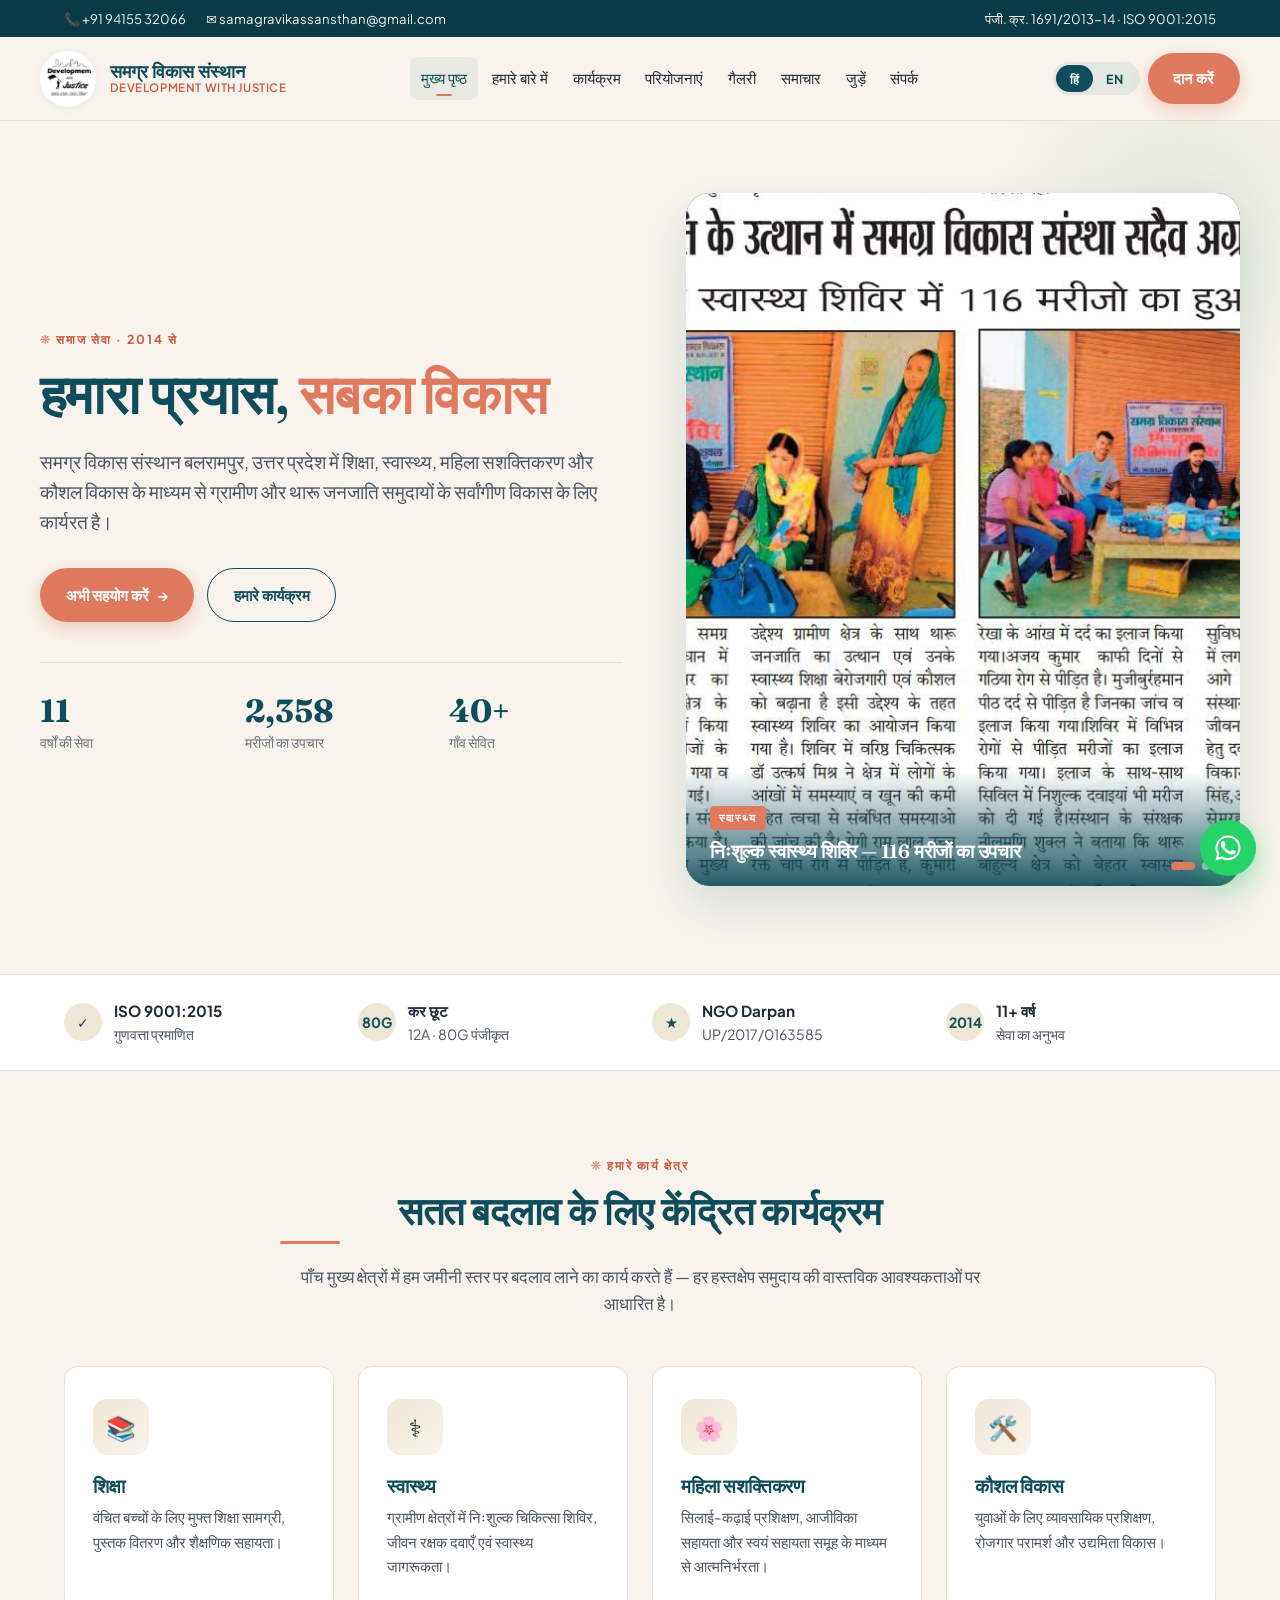
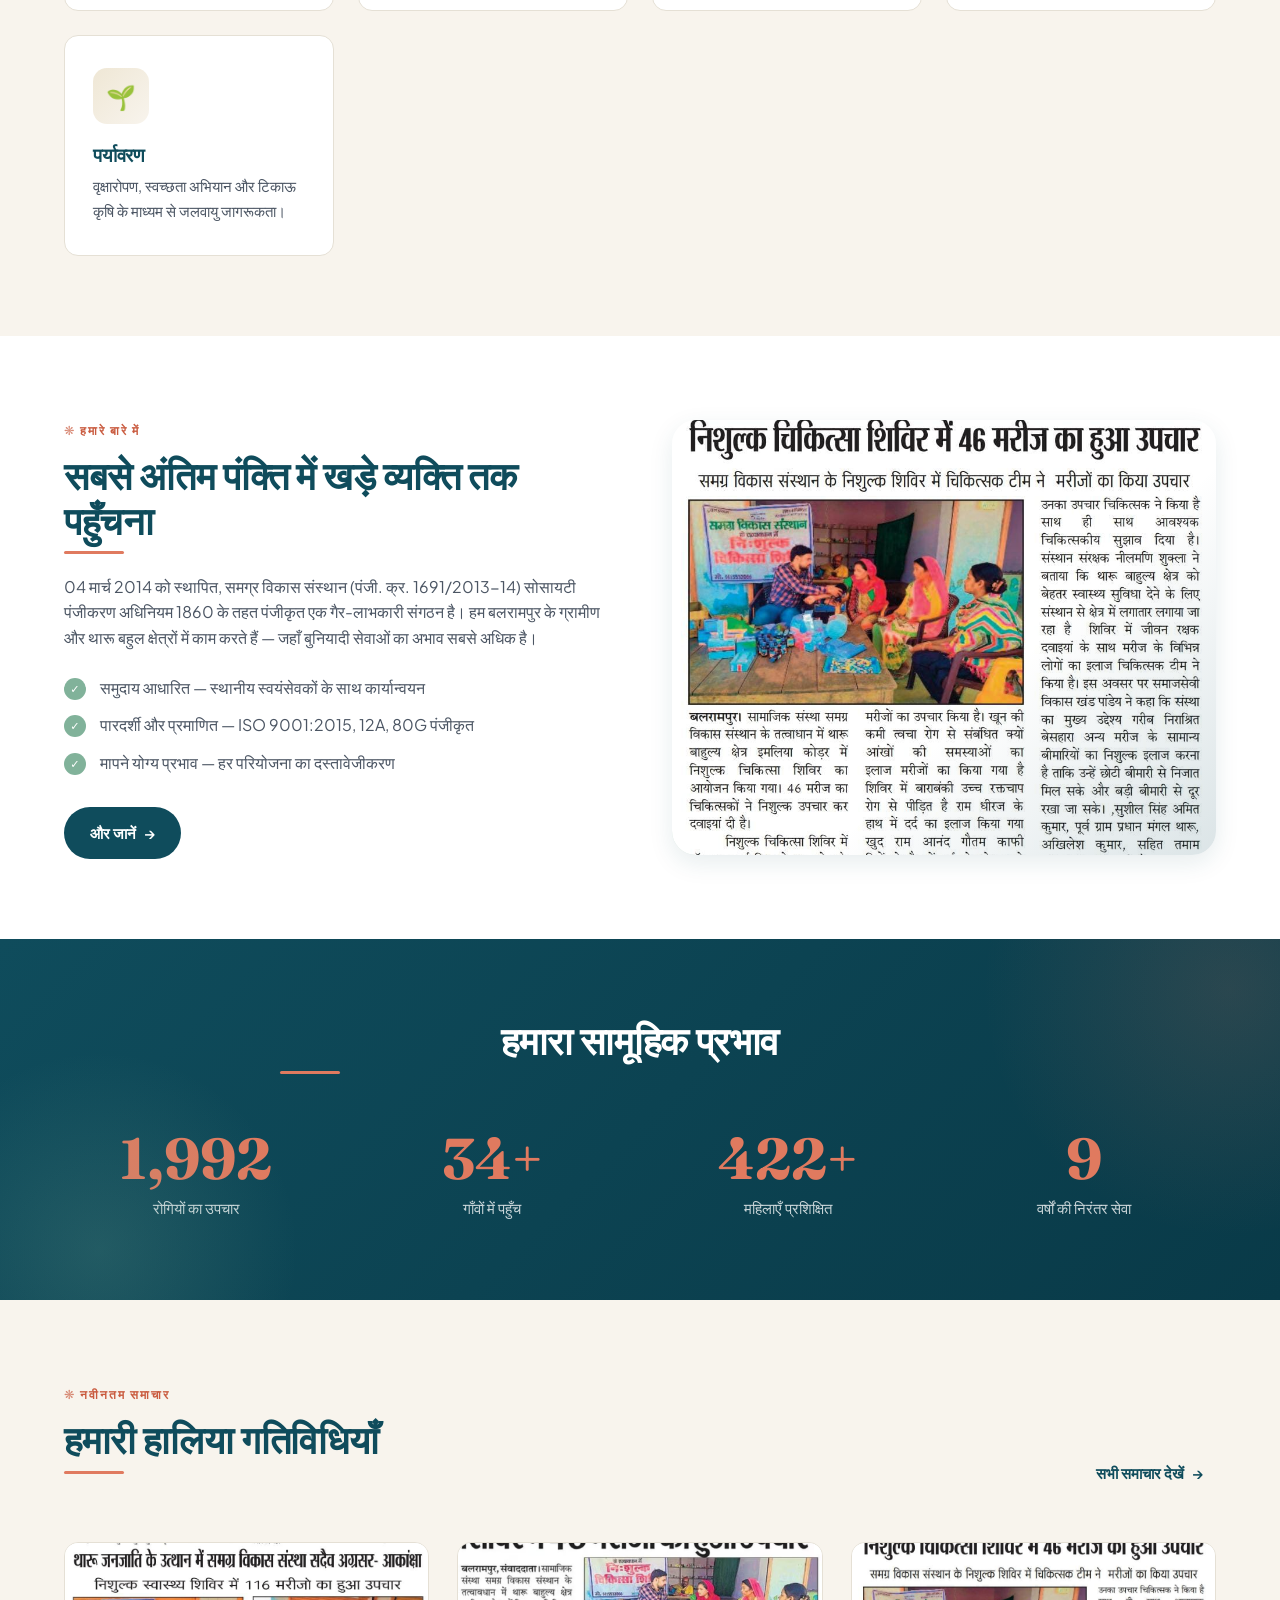
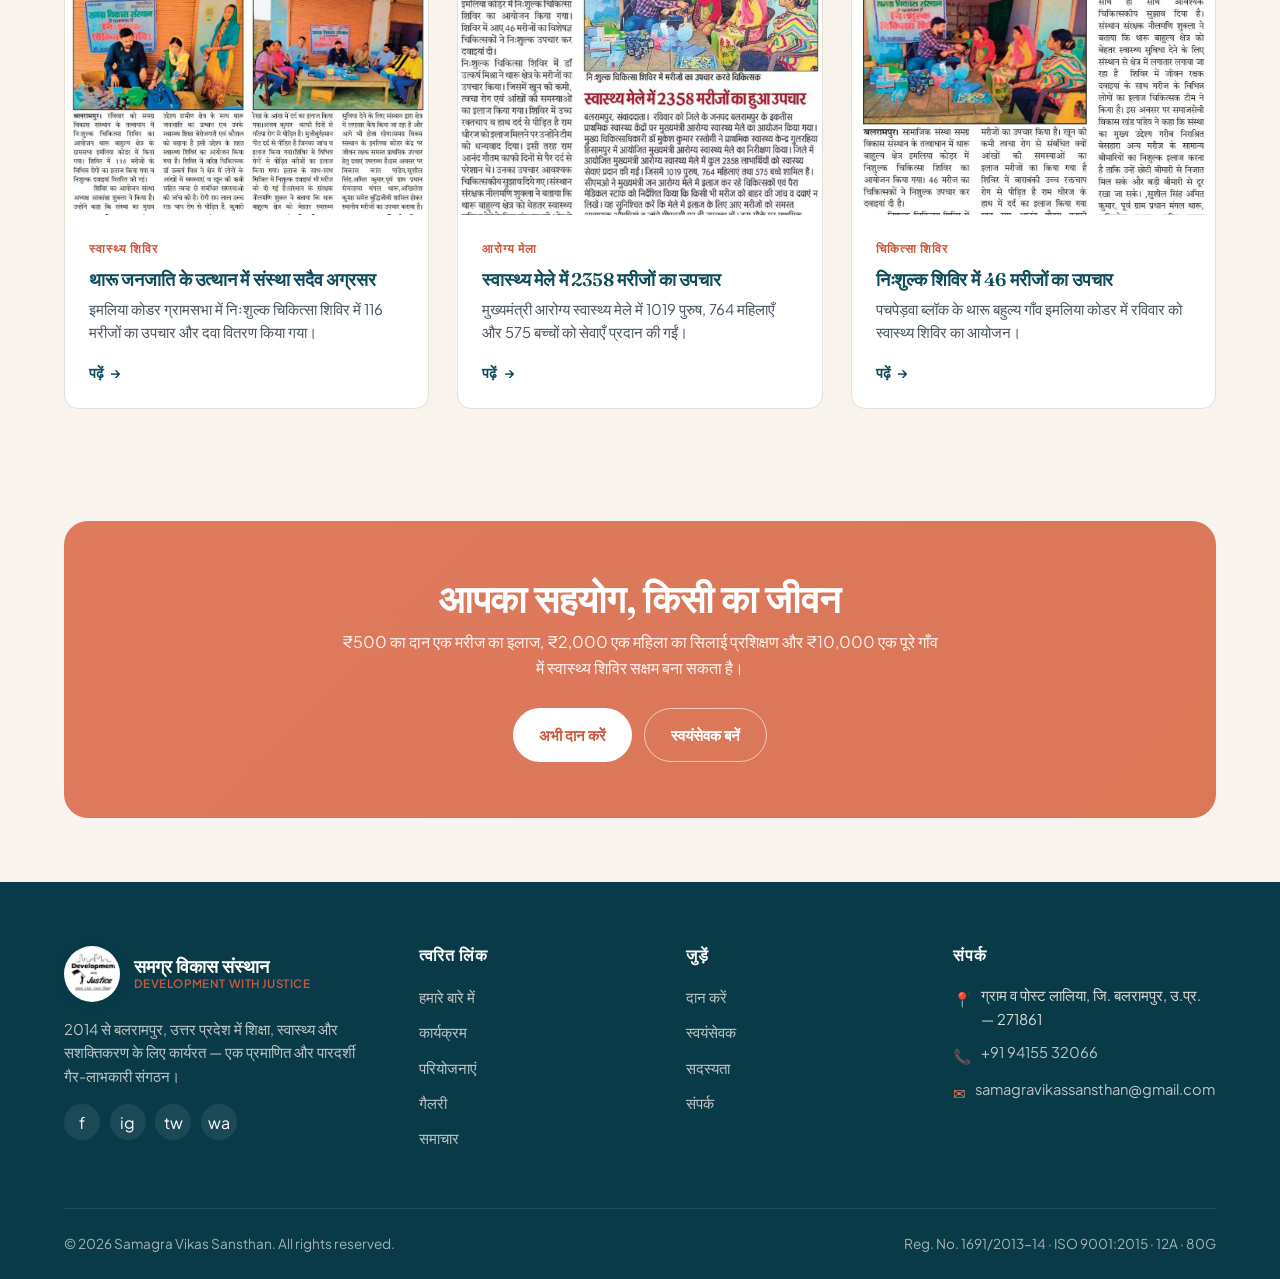
==== index.html @ 48536649 "Initial commit: Samagra Vikas Sansthan static site" ====
<!DOCTYPE html>
<html lang="hi">
<head>
  <meta charset="UTF-8" />
  <meta name="viewport" content="width=device-width, initial-scale=1.0" />
  <title>Samagra Vikas Sansthan | समग्र विकास संस्थान — हमारा प्रयास, सबका विकास</title>
  <meta name="description" content="Samagra Vikas Sansthan (समग्र विकास संस्थान) — A registered NGO in Balrampur, Uttar Pradesh working on Education, Health, Women Empowerment and Skill Development since 2014." />
  <meta name="keywords" content="Samagra Vikas Sansthan, NGO Balrampur, Tharu tribe, education, women empowerment, skill development, health camp, समग्र विकास संस्थान" />
  <meta name="author" content="Samagra Vikas Sansthan" />
  <script>
    /* No-flicker language init — runs synchronously before body paints. */
    (function(){
      try {
        var l = localStorage.getItem('svs-lang') || 'hi';
        document.documentElement.setAttribute('data-lang', l);
        document.documentElement.lang = l === 'hi' ? 'hi' : 'en';
      } catch(e) {
        document.documentElement.setAttribute('data-lang', 'hi');
      }
    })();
  </script>
  <link rel="icon" type="image/jpeg" href="assets/images/logo.jpg" />
  <link rel="preconnect" href="https://fonts.googleapis.com" />
  <link rel="preconnect" href="https://fonts.gstatic.com" crossorigin />
  <link href="https://fonts.googleapis.com/css2?family=Fraunces:opsz,wght@9..144,400;9..144,500;9..144,600;9..144,700&family=Plus+Jakarta+Sans:wght@400;500;600;700&family=Tiro+Devanagari+Hindi:ital@0;1&display=swap" rel="stylesheet" />
  <link rel="stylesheet" href="assets/css/style.css" />
</head>
<body>

  <!-- Top bar -->
  <div class="topbar">
    <div class="container topbar-inner">
      <div class="topbar-left">
        <a href="tel:+919415532066">📞 +91 94155 32066</a>
        <a href="mailto:samagravikassansthan@gmail.com" class="hide-xs">✉ samagravikassansthan@gmail.com</a>
      </div>
      <div class="topbar-right">
        <span class="lang-hi">पंजी. क्र. 1691/2013-14 · ISO 9001:2015</span>
        <span class="lang-en">Reg. No. 1691/2013-14 · ISO 9001:2015</span>
      </div>
    </div>
  </div>

  <!-- Header -->
  <header class="header">
    <div class="container nav">
      <a href="index.html" class="brand">
        <img src="assets/images/logo.jpg" alt="Samagra Vikas Sansthan logo" class="brand-logo" />
        <div class="brand-text">
          <span class="brand-name lang-hi">समग्र विकास संस्थान</span>
          <span class="brand-name lang-en">Samagra Vikas Sansthan</span>
          <span class="brand-tag">Development with Justice</span>
        </div>
      </a>

      <nav class="nav-links" aria-label="Primary">
        <a href="index.html"><span class="lang-hi">मुख्य पृष्ठ</span><span class="lang-en">Home</span></a>
        <a href="about.html"><span class="lang-hi">हमारे बारे में</span><span class="lang-en">About</span></a>
        <a href="programs.html"><span class="lang-hi">कार्यक्रम</span><span class="lang-en">Programs</span></a>
        <a href="projects.html"><span class="lang-hi">परियोजनाएं</span><span class="lang-en">Projects</span></a>
        <a href="gallery.html"><span class="lang-hi">गैलरी</span><span class="lang-en">Gallery</span></a>
        <a href="news.html"><span class="lang-hi">समाचार</span><span class="lang-en">News</span></a>
        <a href="get-involved.html"><span class="lang-hi">जुड़ें</span><span class="lang-en">Get Involved</span></a>
        <a href="contact.html"><span class="lang-hi">संपर्क</span><span class="lang-en">Contact</span></a>
      </nav>

      <div class="nav-cta">
        <div class="lang-toggle" role="group" aria-label="Language">
          <button data-lang="hi" aria-label="हिंदी">हिं</button>
          <button data-lang="en" aria-label="English">EN</button>
        </div>
        <a href="get-involved.html#donate" class="btn btn-primary">
          <span class="lang-hi">दान करें</span>
          <span class="lang-en">Donate</span>
        </a>
        <button class="menu-toggle" aria-label="Open menu" aria-expanded="false">
          <svg viewBox="0 0 24 24" fill="none" stroke="currentColor" stroke-width="2"><path d="M4 6h16M4 12h16M4 18h16"/></svg>
        </button>
      </div>
    </div>
  </header>

  <!-- Hero -->
  <section class="hero">
    <div class="hero-decor"></div>
    <div class="container hero-grid">
      <div class="hero-content reveal">
        <span class="eyebrow">
          <span class="lang-hi">समाज सेवा · 2014 से</span>
          <span class="lang-en">Serving since 2014</span>
        </span>
        <h1>
          <span class="lang-hi">हमारा प्रयास, <span class="accent">सबका विकास</span></span>
          <span class="lang-en">Our Effort, <span class="accent">Everyone's Growth</span></span>
        </h1>
        <p class="lead">
          <span class="lang-hi">समग्र विकास संस्थान बलरामपुर, उत्तर प्रदेश में शिक्षा, स्वास्थ्य, महिला सशक्तिकरण और कौशल विकास के माध्यम से ग्रामीण और थारू जनजाति समुदायों के सर्वांगीण विकास के लिए कार्यरत है।</span>
          <span class="lang-en">Samagra Vikas Sansthan is a registered non-profit working with rural and Tharu tribal communities in Balrampur, Uttar Pradesh — through education, healthcare, women's empowerment and vocational skills.</span>
        </p>
        <div class="hero-cta">
          <a href="get-involved.html#donate" class="btn btn-primary">
            <span class="lang-hi">अभी सहयोग करें</span>
            <span class="lang-en">Support Our Work</span>
            <span>→</span>
          </a>
          <a href="programs.html" class="btn btn-outline">
            <span class="lang-hi">हमारे कार्यक्रम</span>
            <span class="lang-en">Our Programs</span>
          </a>
        </div>
        <div class="hero-stats">
          <div>
            <div class="stat-num" data-count="11">0</div>
            <div class="stat-label lang-hi">वर्षों की सेवा</div>
            <div class="stat-label lang-en">Years of Service</div>
          </div>
          <div>
            <div class="stat-num" data-count="2358">0</div>
            <div class="stat-label lang-hi">मरीजों का उपचार</div>
            <div class="stat-label lang-en">Patients Treated</div>
          </div>
          <div>
            <div class="stat-num" data-count="40" data-suffix="+">0</div>
            <div class="stat-label lang-hi">गाँव सेवित</div>
            <div class="stat-label lang-en">Villages Served</div>
          </div>
        </div>
      </div>

      <div class="hero-slider reveal" aria-roledescription="carousel">
        <div class="slide active">
          <img src="assets/images/media-1.jpg" alt="Free medical camp" />
          <div class="slide-caption">
            <span class="tag">
              <span class="lang-hi">स्वास्थ्य</span>
              <span class="lang-en">Health</span>
            </span>
            <h3>
              <span class="lang-hi">निःशुल्क स्वास्थ्य शिविर — 116 मरीजों का उपचार</span>
              <span class="lang-en">Free health camp — 116 patients treated</span>
            </h3>
          </div>
        </div>
        <div class="slide">
          <img src="assets/images/media-5.jpg" alt="Tharu community outreach" />
          <div class="slide-caption">
            <span class="tag">
              <span class="lang-hi">समुदाय</span>
              <span class="lang-en">Outreach</span>
            </span>
            <h3>
              <span class="lang-hi">थारू बहुल्य क्षेत्र में चिकित्सा शिविर</span>
              <span class="lang-en">Medical outreach in Tharu villages</span>
            </h3>
          </div>
        </div>
        <div class="slide">
          <img src="assets/images/media-7.jpg" alt="Skill development" />
          <div class="slide-caption">
            <span class="tag">
              <span class="lang-hi">कौशल</span>
              <span class="lang-en">Skill</span>
            </span>
            <h3>
              <span class="lang-hi">महिलाओं के लिए कौशल और सिलाई प्रशिक्षण</span>
              <span class="lang-en">Skill & tailoring training for women</span>
            </h3>
          </div>
        </div>
        <div class="slider-dots" aria-hidden="true"></div>
      </div>
    </div>
  </section>

  <!-- Trust strip -->
  <section class="trust-strip">
    <div class="container trust-grid">
      <div class="trust-item">
        <div class="badge-icon">✓</div>
        <div>
          <strong>ISO 9001:2015</strong>
          <span class="lang-hi">गुणवत्ता प्रमाणित</span>
          <span class="lang-en">Quality Certified</span>
        </div>
      </div>
      <div class="trust-item">
        <div class="badge-icon">80G</div>
        <div>
          <strong>
            <span class="lang-hi">कर छूट</span>
            <span class="lang-en">Tax Exempt</span>
          </strong>
          <span class="lang-hi">12A · 80G पंजीकृत</span>
          <span class="lang-en">12A · 80G registered</span>
        </div>
      </div>
      <div class="trust-item">
        <div class="badge-icon">★</div>
        <div>
          <strong>NGO Darpan</strong>
          <span>UP/2017/0163585</span>
        </div>
      </div>
      <div class="trust-item">
        <div class="badge-icon">2014</div>
        <div>
          <strong>
            <span class="lang-hi">11+ वर्ष</span>
            <span class="lang-en">11+ Years</span>
          </strong>
          <span class="lang-hi">सेवा का अनुभव</span>
          <span class="lang-en">of dedicated service</span>
        </div>
      </div>
    </div>
  </section>

  <!-- Programs preview -->
  <section class="section">
    <div class="container">
      <div class="section-head center reveal">
        <span class="eyebrow">
          <span class="lang-hi">हमारे कार्य क्षेत्र</span>
          <span class="lang-en">What we do</span>
        </span>
        <h2>
          <span class="lang-hi">सतत बदलाव के लिए केंद्रित कार्यक्रम</span>
          <span class="lang-en">Programs that drive lasting change</span>
        </h2>
        <div class="divider"></div>
        <p>
          <span class="lang-hi">पाँच मुख्य क्षेत्रों में हम जमीनी स्तर पर बदलाव लाने का कार्य करते हैं — हर हस्तक्षेप समुदाय की वास्तविक आवश्यकताओं पर आधारित है।</span>
          <span class="lang-en">Five core areas where we work — every intervention shaped by the real needs of the communities we serve.</span>
        </p>
      </div>

      <div class="programs-grid">
        <div class="program-card reveal">
          <div class="program-icon">📚</div>
          <h3>
            <span class="lang-hi">शिक्षा</span>
            <span class="lang-en">Education</span>
          </h3>
          <p>
            <span class="lang-hi">वंचित बच्चों के लिए मुफ्त शिक्षा सामग्री, पुस्तक वितरण और शैक्षणिक सहायता।</span>
            <span class="lang-en">Free learning material, book distribution and educational support for under-served children.</span>
          </p>
        </div>
        <div class="program-card reveal">
          <div class="program-icon">⚕️</div>
          <h3>
            <span class="lang-hi">स्वास्थ्य</span>
            <span class="lang-en">Health</span>
          </h3>
          <p>
            <span class="lang-hi">ग्रामीण क्षेत्रों में निःशुल्क चिकित्सा शिविर, जीवन रक्षक दवाएँ एवं स्वास्थ्य जागरूकता।</span>
            <span class="lang-en">Free medical camps in rural areas, essential medicines and community health awareness.</span>
          </p>
        </div>
        <div class="program-card reveal">
          <div class="program-icon">🌸</div>
          <h3>
            <span class="lang-hi">महिला सशक्तिकरण</span>
            <span class="lang-en">Women Empowerment</span>
          </h3>
          <p>
            <span class="lang-hi">सिलाई-कढ़ाई प्रशिक्षण, आजीविका सहायता और स्वयं सहायता समूह के माध्यम से आत्मनिर्भरता।</span>
            <span class="lang-en">Stitching, tailoring and livelihood training that helps women become self-reliant.</span>
          </p>
        </div>
        <div class="program-card reveal">
          <div class="program-icon">🛠️</div>
          <h3>
            <span class="lang-hi">कौशल विकास</span>
            <span class="lang-en">Skill Development</span>
          </h3>
          <p>
            <span class="lang-hi">युवाओं के लिए व्यावसायिक प्रशिक्षण, रोजगार परामर्श और उद्यमिता विकास।</span>
            <span class="lang-en">Vocational training, job-readiness and entrepreneurship support for rural youth.</span>
          </p>
        </div>
        <div class="program-card reveal">
          <div class="program-icon">🌱</div>
          <h3>
            <span class="lang-hi">पर्यावरण</span>
            <span class="lang-en">Environment</span>
          </h3>
          <p>
            <span class="lang-hi">वृक्षारोपण, स्वच्छता अभियान और टिकाऊ कृषि के माध्यम से जलवायु जागरूकता।</span>
            <span class="lang-en">Tree plantation, sanitation drives and climate awareness through sustainable practices.</span>
          </p>
        </div>
      </div>
    </div>
  </section>

  <!-- About preview -->
  <section class="section about-preview">
    <div class="container about-grid">
      <div class="about-content reveal">
        <span class="eyebrow">
          <span class="lang-hi">हमारे बारे में</span>
          <span class="lang-en">About us</span>
        </span>
        <h2>
          <span class="lang-hi">सबसे अंतिम पंक्ति में खड़े व्यक्ति तक पहुँचना</span>
          <span class="lang-en">Reaching the last person in the line</span>
        </h2>
        <div class="divider"></div>
        <p>
          <span class="lang-hi">04 मार्च 2014 को स्थापित, समग्र विकास संस्थान (पंजी. क्र. 1691/2013-14) सोसायटी पंजीकरण अधिनियम 1860 के तहत पंजीकृत एक गैर-लाभकारी संगठन है। हम बलरामपुर के ग्रामीण और थारू बहुल क्षेत्रों में काम करते हैं — जहाँ बुनियादी सेवाओं का अभाव सबसे अधिक है।</span>
          <span class="lang-en">Founded on 4 March 2014, Samagra Vikas Sansthan (Reg. No. 1691/2013-14) is a non-profit registered under the Societies Registration Act, 1860. We work in the rural and Tharu tribal belts of Balrampur, Uttar Pradesh — where access to basic services is most limited.</span>
        </p>

        <ul class="feature-list">
          <li><span class="check">✓</span>
            <span class="lang-hi">समुदाय आधारित — स्थानीय स्वयंसेवकों के साथ कार्यान्वयन</span>
            <span class="lang-en">Community-led implementation with local volunteers</span>
          </li>
          <li><span class="check">✓</span>
            <span class="lang-hi">पारदर्शी और प्रमाणित — ISO 9001:2015, 12A, 80G पंजीकृत</span>
            <span class="lang-en">Transparent & certified — ISO 9001:2015, 12A, 80G registered</span>
          </li>
          <li><span class="check">✓</span>
            <span class="lang-hi">मापने योग्य प्रभाव — हर परियोजना का दस्तावेजीकरण</span>
            <span class="lang-en">Measurable impact — every project documented and reported</span>
          </li>
        </ul>

        <a href="about.html" class="btn btn-secondary" style="margin-top:2rem;">
          <span class="lang-hi">और जानें</span>
          <span class="lang-en">Learn more</span>
          <span>→</span>
        </a>
      </div>

      <div class="about-img-wrap reveal">
        <img src="assets/images/media-5.jpg" alt="Community health camp in progress" />
        <div class="about-img-decor"></div>
      </div>
    </div>
  </section>

  <!-- Impact band -->
  <section class="section impact">
    <div class="container">
      <div class="section-head center" style="margin-bottom:3.5rem;">
        <h2 style="color:#fff;">
          <span class="lang-hi">हमारा सामूहिक प्रभाव</span>
          <span class="lang-en">Our Collective Impact</span>
        </h2>
        <div class="divider"></div>
      </div>
      <div class="impact-grid">
        <div>
          <span class="impact-num" data-count="2358">0</span>
          <div class="impact-label">
            <span class="lang-hi">रोगियों का उपचार</span>
            <span class="lang-en">Patients treated</span>
          </div>
        </div>
        <div>
          <span class="impact-num" data-count="40" data-suffix="+">0</span>
          <div class="impact-label">
            <span class="lang-hi">गाँवों में पहुँच</span>
            <span class="lang-en">Villages reached</span>
          </div>
        </div>
        <div>
          <span class="impact-num" data-count="500" data-suffix="+">0</span>
          <div class="impact-label">
            <span class="lang-hi">महिलाएँ प्रशिक्षित</span>
            <span class="lang-en">Women trained</span>
          </div>
        </div>
        <div>
          <span class="impact-num" data-count="11">0</span>
          <div class="impact-label">
            <span class="lang-hi">वर्षों की निरंतर सेवा</span>
            <span class="lang-en">Years of service</span>
          </div>
        </div>
      </div>
    </div>
  </section>

  <!-- News preview -->
  <section class="section">
    <div class="container">
      <div class="section-head reveal" style="display:flex; align-items:flex-end; justify-content:space-between; flex-wrap:wrap; gap:1rem; max-width:100%;">
        <div>
          <span class="eyebrow">
            <span class="lang-hi">नवीनतम समाचार</span>
            <span class="lang-en">Latest News</span>
          </span>
          <h2>
            <span class="lang-hi">हमारी हालिया गतिविधियाँ</span>
            <span class="lang-en">From the ground</span>
          </h2>
          <div class="divider"></div>
        </div>
        <a href="news.html" class="btn btn-ghost">
          <span class="lang-hi">सभी समाचार देखें</span>
          <span class="lang-en">View all news</span>
          <span>→</span>
        </a>
      </div>

      <div class="news-grid">
        <article class="news-card reveal">
          <div class="news-img"><img src="assets/images/media-1.jpg" alt="Health camp" /></div>
          <div class="news-body">
            <div class="news-meta">
              <span class="lang-hi">स्वास्थ्य शिविर</span>
              <span class="lang-en">Health Camp</span>
            </div>
            <h3>
              <span class="lang-hi">थारू जनजाति के उत्थान में संस्था सदैव अग्रसर</span>
              <span class="lang-en">Working tirelessly for Tharu tribal welfare</span>
            </h3>
            <p>
              <span class="lang-hi">इमलिया कोडर ग्रामसभा में निःशुल्क चिकित्सा शिविर में 116 मरीजों का उपचार और दवा वितरण किया गया।</span>
              <span class="lang-en">A free medical camp in Imliya-Koder village treated 116 patients with free medicines distributed.</span>
            </p>
            <a href="news.html" class="news-link">
              <span class="lang-hi">पढ़ें</span>
              <span class="lang-en">Read more</span>
              <span>→</span>
            </a>
          </div>
        </article>

        <article class="news-card reveal">
          <div class="news-img"><img src="assets/images/media-7.jpg" alt="Arogya Mela" /></div>
          <div class="news-body">
            <div class="news-meta">
              <span class="lang-hi">आरोग्य मेला</span>
              <span class="lang-en">Health Mela</span>
            </div>
            <h3>
              <span class="lang-hi">स्वास्थ्य मेले में 2358 मरीजों का उपचार</span>
              <span class="lang-en">2,358 patients treated at health mela</span>
            </h3>
            <p>
              <span class="lang-hi">मुख्यमंत्री आरोग्य स्वास्थ्य मेले में 1019 पुरुष, 764 महिलाएँ और 575 बच्चों को सेवाएँ प्रदान की गईं।</span>
              <span class="lang-en">At the Mukhyamantri Arogya Mela, services were delivered to 1,019 men, 764 women, and 575 children.</span>
            </p>
            <a href="news.html" class="news-link">
              <span class="lang-hi">पढ़ें</span>
              <span class="lang-en">Read more</span>
              <span>→</span>
            </a>
          </div>
        </article>

        <article class="news-card reveal">
          <div class="news-img"><img src="assets/images/media-5.jpg" alt="46 patients treated" /></div>
          <div class="news-body">
            <div class="news-meta">
              <span class="lang-hi">चिकित्सा शिविर</span>
              <span class="lang-en">Medical Camp</span>
            </div>
            <h3>
              <span class="lang-hi">निःशुल्क शिविर में 46 मरीजों का उपचार</span>
              <span class="lang-en">46 patients treated at free camp</span>
            </h3>
            <p>
              <span class="lang-hi">पचपेड़वा ब्लॉक के थारू बहुल्य गाँव इमलिया कोडर में रविवार को स्वास्थ्य शिविर का आयोजन।</span>
              <span class="lang-en">A health camp was held on Sunday at Imliya-Koder village in the Tharu-majority Pachperwa block.</span>
            </p>
            <a href="news.html" class="news-link">
              <span class="lang-hi">पढ़ें</span>
              <span class="lang-en">Read more</span>
              <span>→</span>
            </a>
          </div>
        </article>
      </div>
    </div>
  </section>

  <!-- CTA band -->
  <section class="container">
    <div class="cta-band reveal">
      <h2>
        <span class="lang-hi">आपका सहयोग, किसी का जीवन</span>
        <span class="lang-en">Your support, someone's life</span>
      </h2>
      <p>
        <span class="lang-hi">₹500 का दान एक मरीज का इलाज, ₹2,000 एक महिला का सिलाई प्रशिक्षण और ₹10,000 एक पूरे गाँव में स्वास्थ्य शिविर सक्षम बना सकता है।</span>
        <span class="lang-en">₹500 funds one patient's treatment, ₹2,000 sponsors a woman's tailoring training, ₹10,000 enables a full village health camp.</span>
      </p>
      <div class="hero-cta" style="justify-content:center;">
        <a href="get-involved.html#donate" class="btn btn-primary">
          <span class="lang-hi">अभी दान करें</span>
          <span class="lang-en">Donate Now</span>
        </a>
        <a href="get-involved.html#volunteer" class="btn btn-outline">
          <span class="lang-hi">स्वयंसेवक बनें</span>
          <span class="lang-en">Volunteer</span>
        </a>
      </div>
    </div>
  </section>

  <!-- Footer -->
  <footer class="footer">
    <div class="container">
      <div class="footer-grid">
        <div class="footer-brand">
          <div class="brand">
            <img src="assets/images/logo.jpg" alt="" class="brand-logo" />
            <div class="brand-text">
              <span class="brand-name lang-hi">समग्र विकास संस्थान</span>
              <span class="brand-name lang-en">Samagra Vikas Sansthan</span>
              <span class="brand-tag">Development with Justice</span>
            </div>
          </div>
          <p>
            <span class="lang-hi">2014 से बलरामपुर, उत्तर प्रदेश में शिक्षा, स्वास्थ्य और सशक्तिकरण के लिए कार्यरत — एक प्रमाणित और पारदर्शी गैर-लाभकारी संगठन।</span>
            <span class="lang-en">A certified and transparent non-profit working in Balrampur, Uttar Pradesh since 2014 — for education, health and empowerment.</span>
          </p>
          <div class="social" aria-label="Social media">
            <a href="#" aria-label="Facebook">f</a>
            <a href="#" aria-label="Instagram">ig</a>
            <a href="#" aria-label="Twitter">tw</a>
            <a href="https://wa.me/919415532066" aria-label="WhatsApp">wa</a>
          </div>
        </div>

        <div>
          <h4 class="lang-hi">त्वरित लिंक</h4>
          <h4 class="lang-en">Quick Links</h4>
          <ul>
            <li><a href="about.html"><span class="lang-hi">हमारे बारे में</span><span class="lang-en">About Us</span></a></li>
            <li><a href="programs.html"><span class="lang-hi">कार्यक्रम</span><span class="lang-en">Programs</span></a></li>
            <li><a href="projects.html"><span class="lang-hi">परियोजनाएं</span><span class="lang-en">Projects</span></a></li>
            <li><a href="gallery.html"><span class="lang-hi">गैलरी</span><span class="lang-en">Gallery</span></a></li>
            <li><a href="news.html"><span class="lang-hi">समाचार</span><span class="lang-en">News</span></a></li>
          </ul>
        </div>

        <div>
          <h4 class="lang-hi">जुड़ें</h4>
          <h4 class="lang-en">Engage</h4>
          <ul>
            <li><a href="get-involved.html#donate"><span class="lang-hi">दान करें</span><span class="lang-en">Donate</span></a></li>
            <li><a href="get-involved.html#volunteer"><span class="lang-hi">स्वयंसेवक</span><span class="lang-en">Volunteer</span></a></li>
            <li><a href="get-involved.html#member"><span class="lang-hi">सदस्यता</span><span class="lang-en">Membership</span></a></li>
            <li><a href="contact.html"><span class="lang-hi">संपर्क</span><span class="lang-en">Contact</span></a></li>
          </ul>
        </div>

        <div>
          <h4 class="lang-hi">संपर्क</h4>
          <h4 class="lang-en">Contact</h4>
          <ul class="footer-contact">
            <li><span class="ic">📍</span>
              <span><span class="lang-hi">ग्राम व पोस्ट लालिया, जि. बलरामपुर, उ.प्र. — 271861</span>
              <span class="lang-en">Vill. & Post Laliya, Distt. Balrampur, UP — 271861</span></span>
            </li>
            <li><span class="ic">📞</span> <a href="tel:+919415532066">+91 94155 32066</a></li>
            <li><span class="ic">✉</span> <a href="mailto:samagravikassansthan@gmail.com">samagravikassansthan@gmail.com</a></li>
          </ul>
        </div>
      </div>
      <div class="footer-bottom">
        <span>© <span id="current-year">2026</span> Samagra Vikas Sansthan. All rights reserved.</span>
        <span>Reg. No. 1691/2013-14 · ISO 9001:2015 · 12A · 80G</span>
      </div>
    </div>
  </footer>

  <!-- WhatsApp floating button -->
  <a class="whatsapp-float" href="https://wa.me/919415532066?text=Namaste,%20I%20would%20like%20to%20know%20more%20about%20Samagra%20Vikas%20Sansthan." target="_blank" rel="noopener" aria-label="Chat on WhatsApp">
    <svg viewBox="0 0 24 24" fill="currentColor"><path d="M17.6 14.3c-.3-.1-1.7-.8-2-.9-.3-.1-.5-.1-.6.1-.2.3-.7.9-.9 1.1-.2.2-.3.2-.6.1-.3-.1-1.3-.5-2.5-1.5-.9-.8-1.6-1.8-1.7-2.1-.2-.3 0-.5.1-.6.1-.1.3-.4.4-.5.1-.2.2-.3.3-.5.1-.2 0-.4 0-.5-.1-.1-.6-1.5-.9-2.1-.2-.5-.5-.5-.6-.5h-.6c-.2 0-.5.1-.7.4-.3.3-1 1-1 2.4 0 1.4 1 2.8 1.2 3 .2.2 2 3.1 4.9 4.3.7.3 1.2.5 1.6.6.7.2 1.3.2 1.8.1.5-.1 1.7-.7 2-1.4.2-.7.2-1.2.2-1.4-.1-.1-.3-.2-.6-.3zM12 2C6.5 2 2 6.5 2 12c0 1.7.4 3.4 1.3 4.9L2 22l5.3-1.4c1.4.8 3 1.2 4.7 1.2 5.5 0 10-4.5 10-10S17.5 2 12 2zm0 18c-1.5 0-3-.4-4.3-1.2l-.3-.2-3.2.8.9-3.1-.2-.3C4 14.8 3.6 13.4 3.6 12 3.6 7.4 7.4 3.6 12 3.6c4.6 0 8.4 3.8 8.4 8.4 0 4.6-3.8 8-8.4 8z"/></svg>
  </a>

  <script src="assets/js/script.js"></script>
</body>
</html>
---- assets/css/style.css ----
/* ===== Samagra Vikas Sansthan — Stylesheet =====
   Palette: deep teal, saffron, sage, cream
================================================ */

:root {
  --teal: #0F4C5C;
  --teal-dark: #093A48;
  --teal-light: #1E6B7E;
  --saffron: #E07A5F;
  --saffron-dark: #C95A3E;
  --sage: #81B29A;
  --sage-dark: #5E9D82;
  --cream: #F8F4ED;
  --cream-dark: #EFE7D5;
  --ink: #1F2937;
  --ink-soft: #4B5563;
  --muted: #6B7280;
  --line: #E5E0D5;
  --white: #FFFFFF;
  --gold: #D4A24A;
  --shadow-sm: 0 2px 8px rgba(15, 76, 92, 0.06);
  --shadow-md: 0 8px 24px rgba(15, 76, 92, 0.10);
  --shadow-lg: 0 20px 48px rgba(15, 76, 92, 0.14);
  --radius-sm: 8px;
  --radius-md: 14px;
  --radius-lg: 24px;
  --container: 1200px;
  --font-serif: 'Fraunces', Georgia, serif;
  --font-sans: 'Plus Jakarta Sans', system-ui, -apple-system, sans-serif;
  --font-hindi: 'Tiro Devanagari Hindi', 'Noto Serif Devanagari', serif;
}

/* ----- Reset ----- */
*, *::before, *::after { box-sizing: border-box; margin: 0; padding: 0; }
html { scroll-behavior: smooth; }
body {
  font-family: var(--font-sans);
  color: var(--ink);
  background: var(--cream);
  line-height: 1.6;
  -webkit-font-smoothing: antialiased;
  font-size: 16px;
}
img { max-width: 100%; display: block; }
a { color: inherit; text-decoration: none; }
button { font-family: inherit; cursor: pointer; border: 0; background: none; }
ul { list-style: none; }

/* Hindi text styling */
[lang="hi"], .hindi {
  font-family: var(--font-hindi);
  line-height: 1.85;
}

/* Language switching — selector works on either html or body so we can
   set the attribute on <html> in an inline head script and avoid a flicker
   between languages on every page load. */
[data-lang="hi"] .lang-en { display: none !important; }
[data-lang="en"] .lang-hi { display: none !important; }

/* ----- Layout helpers ----- */
.container { max-width: var(--container); margin: 0 auto; padding: 0 1.5rem; }
.section { padding: 5rem 0; }
.section-sm { padding: 3rem 0; }
.section-tight { padding: 2.5rem 0; }
.text-center { text-align: center; }

.eyebrow {
  display: inline-block;
  font-size: 0.78rem;
  letter-spacing: 0.16em;
  text-transform: uppercase;
  color: var(--saffron-dark);
  font-weight: 700;
  margin-bottom: 0.85rem;
}
.eyebrow::before { content: "❋ "; opacity: 0.7; }

h1, h2, h3, h4 {
  font-family: var(--font-serif);
  color: var(--teal);
  font-weight: 600;
  line-height: 1.15;
  letter-spacing: -0.01em;
}
h1 { font-size: clamp(2.2rem, 4.2vw, 3.6rem); }
h2 { font-size: clamp(1.8rem, 3vw, 2.6rem); }
h3 { font-size: 1.4rem; }
h4 { font-size: 1.1rem; }

p { color: var(--ink-soft); }
.lead { font-size: 1.15rem; color: var(--ink-soft); max-width: 60ch; }

.divider {
  width: 60px; height: 3px;
  background: var(--saffron);
  border-radius: 999px;
  margin: 0.5rem 0 1.25rem;
}
.text-center .divider { margin-left: auto; margin-right: auto; }

/* ----- Buttons ----- */
.btn {
  display: inline-flex;
  align-items: center;
  gap: 0.5rem;
  padding: 0.85rem 1.6rem;
  border-radius: 999px;
  font-weight: 600;
  font-size: 0.95rem;
  transition: transform 0.2s ease, box-shadow 0.2s ease, background 0.2s ease;
  white-space: nowrap;
}
.btn-primary {
  background: var(--saffron);
  color: var(--white);
  box-shadow: 0 6px 18px rgba(224, 122, 95, 0.35);
}
.btn-primary:hover { background: var(--saffron-dark); transform: translateY(-2px); box-shadow: 0 10px 24px rgba(224, 122, 95, 0.45); }
.btn-secondary {
  background: var(--teal);
  color: var(--white);
}
.btn-secondary:hover { background: var(--teal-dark); transform: translateY(-2px); }
.btn-outline {
  background: transparent;
  color: var(--teal);
  border: 1.5px solid var(--teal);
}
.btn-outline:hover { background: var(--teal); color: var(--white); }
.btn-ghost { color: var(--teal); padding: 0.5rem 0.75rem; }
.btn-ghost:hover { color: var(--saffron); }

/* ----- Header / Nav ----- */
.topbar {
  background: var(--teal-dark);
  color: var(--cream);
  font-size: 0.82rem;
  padding: 0.5rem 0;
}
.topbar-inner {
  display: flex;
  justify-content: space-between;
  align-items: center;
  gap: 1rem;
  flex-wrap: wrap;
}
.topbar a { color: var(--cream); display: inline-flex; align-items: center; gap: 0.35rem; }
.topbar a:hover { color: var(--saffron); }
.topbar-left { display: flex; gap: 1.25rem; flex-wrap: wrap; }
.topbar-right { display: flex; gap: 1rem; align-items: center; }

.header {
  position: sticky; top: 0; z-index: 100;
  background: rgba(248, 244, 237, 0.92);
  backdrop-filter: blur(12px);
  -webkit-backdrop-filter: blur(12px);
  border-bottom: 1px solid var(--line);
}
.nav {
  display: flex;
  align-items: center;
  justify-content: space-between;
  padding: 0.85rem 0;
  gap: 1rem;
}
.brand {
  display: flex;
  align-items: center;
  gap: 0.85rem;
}
.brand-logo {
  width: 56px; height: 56px;
  border-radius: 50%;
  background: var(--white);
  padding: 4px;
  box-shadow: var(--shadow-sm);
  object-fit: contain;
}
.brand-text { display: flex; flex-direction: column; line-height: 1.1; }
.brand-name {
  font-family: var(--font-serif);
  font-weight: 700;
  font-size: 1.15rem;
  color: var(--teal);
  white-space: nowrap;
}
.brand-tag {
  font-size: 0.72rem;
  color: var(--saffron-dark);
  letter-spacing: 0.05em;
  text-transform: uppercase;
  font-weight: 600;
}

.nav-links {
  display: flex;
  gap: 0.15rem;
  align-items: center;
}
.nav-links a {
  padding: 0.6rem 0.7rem;
  border-radius: 8px;
  font-weight: 500;
  font-size: 0.92rem;
  color: var(--ink);
  transition: all 0.18s ease;
  position: relative;
  white-space: nowrap;
}
.nav-links a:hover, .nav-links a.active {
  color: var(--teal);
  background: rgba(15, 76, 92, 0.06);
}
.nav-links a.active::after {
  content: "";
  position: absolute;
  left: 50%; bottom: 4px;
  transform: translateX(-50%);
  width: 16px; height: 2px;
  background: var(--saffron);
  border-radius: 999px;
}

.nav-cta { display: flex; gap: 0.5rem; align-items: center; }
.lang-toggle {
  display: inline-flex;
  background: rgba(15, 76, 92, 0.08);
  border-radius: 999px;
  padding: 3px;
}
.lang-toggle button {
  padding: 0.35rem 0.85rem;
  border-radius: 999px;
  font-size: 0.78rem;
  font-weight: 700;
  color: var(--teal);
  letter-spacing: 0.04em;
}
.lang-toggle button.active {
  background: var(--teal);
  color: var(--white);
}

.menu-toggle {
  display: none;
  width: 42px; height: 42px;
  align-items: center; justify-content: center;
  border-radius: 8px;
  color: var(--teal);
}
.menu-toggle svg { width: 24px; height: 24px; }

/* ----- Hero ----- */
.hero {
  position: relative;
  overflow: hidden;
  background: var(--cream);
}
.hero-grid {
  display: grid;
  grid-template-columns: 1.05fr 1fr;
  gap: 4rem;
  align-items: center;
  padding: 4.5rem 0 5.5rem;
}
.hero-content h1 {
  margin-bottom: 1.25rem;
}
.hero-content h1 .accent { color: var(--saffron); }
.hero-content .lead { font-size: 1.18rem; margin-bottom: 2rem; }
.hero-cta { display: flex; gap: 0.8rem; flex-wrap: wrap; }

.hero-stats {
  display: grid;
  grid-template-columns: repeat(3, 1fr);
  gap: 2rem;
  margin-top: 2.5rem;
  padding-top: 2rem;
  border-top: 1px solid var(--line);
}
.stat-num {
  font-family: var(--font-serif);
  font-size: 2rem;
  color: var(--teal);
  font-weight: 700;
  line-height: 1;
}
.stat-label { font-size: 0.85rem; color: var(--muted); margin-top: 0.35rem; }

.hero-slider {
  position: relative;
  border-radius: var(--radius-lg);
  overflow: hidden;
  box-shadow: var(--shadow-lg);
  aspect-ratio: 4/5;
  background: var(--teal);
}
.hero-slider::before {
  content: "";
  position: absolute;
  inset: -20px;
  border: 1px solid var(--sage);
  border-radius: var(--radius-lg);
  pointer-events: none;
  z-index: -1;
  opacity: 0.5;
}
.slide {
  position: absolute; inset: 0;
  opacity: 0;
  transition: opacity 0.9s ease;
}
.slide.active { opacity: 1; }
.slide img { width: 100%; height: 100%; object-fit: cover; }
.slide-caption {
  position: absolute;
  left: 0; right: 0; bottom: 0;
  padding: 2rem 1.5rem 1.5rem;
  background: linear-gradient(transparent, rgba(15, 76, 92, 0.92));
  color: var(--white);
}
.slide-caption .tag {
  display: inline-block;
  font-size: 0.7rem;
  letter-spacing: 0.16em;
  text-transform: uppercase;
  background: var(--saffron);
  padding: 0.2rem 0.6rem;
  border-radius: 4px;
  margin-bottom: 0.6rem;
  font-weight: 700;
}
.slide-caption h3 { color: var(--white); font-size: 1.2rem; }
.slider-dots {
  position: absolute;
  bottom: 1rem; right: 1rem;
  display: flex; gap: 0.4rem;
  z-index: 2;
}
.slider-dots button {
  width: 8px; height: 8px;
  border-radius: 50%;
  background: rgba(255, 255, 255, 0.5);
  transition: all 0.2s;
}
.slider-dots button.active { background: var(--saffron); width: 24px; border-radius: 999px; }

.hero-decor {
  position: absolute;
  top: -100px; right: -100px;
  width: 400px; height: 400px;
  border-radius: 50%;
  background: radial-gradient(circle, rgba(129, 178, 154, 0.18), transparent 70%);
  pointer-events: none;
}

/* ----- Trust badges ----- */
.trust-strip {
  background: var(--white);
  border-top: 1px solid var(--line);
  border-bottom: 1px solid var(--line);
  padding: 1.5rem 0;
}
.trust-grid {
  display: grid;
  grid-template-columns: repeat(auto-fit, minmax(180px, 1fr));
  gap: 1.5rem;
  align-items: center;
}
.trust-item {
  display: flex;
  align-items: center;
  gap: 0.75rem;
  color: var(--ink-soft);
  font-size: 0.88rem;
}
.trust-item .badge-icon {
  width: 38px; height: 38px;
  border-radius: 50%;
  background: var(--cream-dark);
  display: flex; align-items: center; justify-content: center;
  color: var(--teal);
  font-weight: 700;
  flex-shrink: 0;
}
.trust-item strong { color: var(--ink); display: block; font-size: 0.95rem; }

/* ----- Section heading ----- */
.section-head {
  margin-bottom: 3rem;
  max-width: 720px;
}
.section-head.center { margin-left: auto; margin-right: auto; text-align: center; }
.section-head h2 { margin-bottom: 0.5rem; }
.section-head p { font-size: 1.05rem; }

/* ----- Programs grid ----- */
.programs-grid {
  display: grid;
  grid-template-columns: repeat(auto-fit, minmax(260px, 1fr));
  gap: 1.5rem;
}
.program-card {
  background: var(--white);
  border-radius: var(--radius-md);
  padding: 2rem 1.75rem;
  border: 1px solid var(--line);
  transition: all 0.25s ease;
  position: relative;
  overflow: hidden;
}
.program-card::before {
  content: "";
  position: absolute;
  top: 0; left: 0; right: 0;
  height: 4px;
  background: var(--saffron);
  transform: scaleX(0);
  transform-origin: left;
  transition: transform 0.35s ease;
}
.program-card:hover {
  transform: translateY(-6px);
  box-shadow: var(--shadow-md);
  border-color: transparent;
}
.program-card:hover::before { transform: scaleX(1); }
.program-icon {
  width: 56px; height: 56px;
  border-radius: 14px;
  background: linear-gradient(135deg, var(--cream-dark), var(--cream));
  display: flex;
  align-items: center;
  justify-content: center;
  margin-bottom: 1.25rem;
  font-size: 1.5rem;
}
.program-card h3 { margin-bottom: 0.5rem; font-size: 1.2rem; }
.program-card p { font-size: 0.95rem; }

/* ----- About preview ----- */
.about-preview { background: var(--white); }
.about-grid {
  display: grid;
  grid-template-columns: 1fr 1fr;
  gap: 4rem;
  align-items: center;
}
.about-img-wrap {
  position: relative;
  border-radius: var(--radius-lg);
  overflow: hidden;
  aspect-ratio: 5/4;
  box-shadow: var(--shadow-md);
}
.about-img-wrap img { width: 100%; height: 100%; object-fit: cover; }
.about-img-wrap::after {
  content: "";
  position: absolute;
  inset: 0;
  background: linear-gradient(135deg, transparent 60%, rgba(15, 76, 92, 0.15));
}
.about-img-decor {
  position: absolute;
  bottom: -20px; left: -20px;
  width: 50%; aspect-ratio: 1;
  background: var(--sage);
  border-radius: var(--radius-lg);
  z-index: -1;
  opacity: 0.4;
}
.about-content { position: relative; }
.feature-list {
  margin-top: 1.5rem;
  display: grid;
  gap: 0.75rem;
}
.feature-list li {
  display: flex;
  gap: 0.85rem;
  align-items: flex-start;
  color: var(--ink-soft);
}
.feature-list .check {
  width: 22px; height: 22px;
  flex-shrink: 0;
  border-radius: 50%;
  background: var(--sage);
  color: var(--white);
  display: flex; align-items: center; justify-content: center;
  font-size: 0.7rem;
  margin-top: 3px;
}

/* ----- Quote / Impact ----- */
.impact {
  background: linear-gradient(135deg, var(--teal) 0%, var(--teal-dark) 100%);
  color: var(--cream);
  position: relative;
  overflow: hidden;
}
.impact::before, .impact::after {
  content: "";
  position: absolute;
  border-radius: 50%;
  pointer-events: none;
}
.impact::before {
  width: 500px; height: 500px;
  background: radial-gradient(circle, rgba(224, 122, 95, 0.15), transparent 70%);
  top: -200px; right: -200px;
}
.impact::after {
  width: 400px; height: 400px;
  background: radial-gradient(circle, rgba(129, 178, 154, 0.18), transparent 70%);
  bottom: -150px; left: -100px;
}
.impact-grid {
  position: relative;
  display: grid;
  grid-template-columns: repeat(4, 1fr);
  gap: 2rem;
  text-align: center;
}
.impact h2 { color: var(--white); }
.impact-num {
  font-family: var(--font-serif);
  font-size: clamp(2.5rem, 5vw, 3.6rem);
  color: var(--saffron);
  font-weight: 700;
  line-height: 1;
  display: block;
}
.impact-label { color: rgba(255, 255, 255, 0.78); margin-top: 0.5rem; font-size: 0.95rem; }

/* ----- News cards ----- */
.news-grid {
  display: grid;
  grid-template-columns: repeat(auto-fit, minmax(280px, 1fr));
  gap: 1.75rem;
}
.news-card {
  background: var(--white);
  border-radius: var(--radius-md);
  overflow: hidden;
  border: 1px solid var(--line);
  transition: all 0.25s ease;
  display: flex;
  flex-direction: column;
}
.news-card:hover { transform: translateY(-4px); box-shadow: var(--shadow-md); }
.news-img {
  aspect-ratio: 4/3;
  overflow: hidden;
  background: var(--cream-dark);
}
.news-img img {
  width: 100%; height: 100%; object-fit: cover;
  transition: transform 0.5s ease;
}
.news-card:hover .news-img img { transform: scale(1.05); }
.news-body { padding: 1.5rem; flex: 1; display: flex; flex-direction: column; }
.news-meta {
  font-size: 0.78rem;
  color: var(--saffron-dark);
  letter-spacing: 0.08em;
  text-transform: uppercase;
  font-weight: 700;
  margin-bottom: 0.6rem;
}
.news-card h3 { font-size: 1.15rem; margin-bottom: 0.5rem; flex: 1; }
.news-card p { font-size: 0.92rem; margin-bottom: 1rem; }
.news-link {
  display: inline-flex;
  align-items: center;
  gap: 0.4rem;
  color: var(--teal);
  font-weight: 600;
  font-size: 0.9rem;
  margin-top: auto;
}
.news-link:hover { color: var(--saffron); }

/* ----- CTA band ----- */
.cta-band {
  background: var(--saffron);
  background-image: linear-gradient(135deg, var(--saffron) 0%, #D97757 100%);
  color: var(--white);
  border-radius: var(--radius-lg);
  padding: 3.5rem;
  text-align: center;
  position: relative;
  overflow: hidden;
  margin: 2rem auto;
}
.cta-band h2 { color: var(--white); margin-bottom: 0.5rem; }
.cta-band p { color: rgba(255, 255, 255, 0.92); max-width: 600px; margin: 0 auto 1.75rem; }
.cta-band .btn-primary { background: var(--white); color: var(--saffron-dark); }
.cta-band .btn-primary:hover { background: var(--cream); }
.cta-band .btn-outline { color: var(--white); border-color: rgba(255, 255, 255, 0.6); }
.cta-band .btn-outline:hover { background: var(--white); color: var(--saffron-dark); }

/* ----- Page header ----- */
.page-header {
  background: linear-gradient(135deg, var(--teal) 0%, var(--teal-dark) 100%);
  color: var(--cream);
  padding: 4.5rem 0 4rem;
  text-align: center;
  position: relative;
  overflow: hidden;
}
.page-header::before {
  content: "";
  position: absolute;
  inset: 0;
  background-image: radial-gradient(circle at 20% 30%, rgba(224, 122, 95, 0.15), transparent 50%),
                    radial-gradient(circle at 80% 70%, rgba(129, 178, 154, 0.2), transparent 50%);
}
.page-header > * { position: relative; }
.page-header h1 { color: var(--white); margin-bottom: 0.5rem; }
.page-header p { color: rgba(255, 255, 255, 0.85); max-width: 640px; margin: 0 auto; font-size: 1.05rem; }
.breadcrumb {
  font-size: 0.85rem;
  color: rgba(255, 255, 255, 0.7);
  margin-bottom: 1.5rem;
}
.breadcrumb a { color: var(--saffron); }
.breadcrumb a:hover { color: var(--white); }

/* ----- About page ----- */
.about-detail-grid {
  display: grid;
  grid-template-columns: 1fr 1fr;
  gap: 4rem;
  align-items: start;
}
.value-cards {
  display: grid;
  grid-template-columns: repeat(auto-fit, minmax(240px, 1fr));
  gap: 1.5rem;
  margin-top: 2rem;
}
.value-card {
  background: var(--white);
  border-radius: var(--radius-md);
  padding: 1.75rem;
  border-left: 4px solid var(--saffron);
}
.value-card h3 { font-size: 1.15rem; margin-bottom: 0.5rem; }
.value-card .icon {
  font-size: 1.75rem;
  display: block;
  margin-bottom: 0.75rem;
}

.team-grid {
  display: grid;
  grid-template-columns: repeat(auto-fit, minmax(220px, 1fr));
  gap: 1.5rem;
}
.team-card {
  background: var(--white);
  border-radius: var(--radius-md);
  padding: 1.75rem;
  text-align: center;
  border: 1px solid var(--line);
  transition: all 0.25s ease;
}
.team-card:hover { transform: translateY(-4px); box-shadow: var(--shadow-md); }
.team-avatar {
  width: 88px; height: 88px;
  border-radius: 50%;
  background: linear-gradient(135deg, var(--saffron), var(--gold));
  margin: 0 auto 1rem;
  display: flex; align-items: center; justify-content: center;
  color: var(--white);
  font-family: var(--font-serif);
  font-size: 1.8rem;
  font-weight: 700;
}
.team-card h3 { font-size: 1.05rem; margin-bottom: 0.2rem; }
.team-card .role {
  color: var(--saffron-dark);
  font-size: 0.85rem;
  letter-spacing: 0.05em;
  text-transform: uppercase;
  font-weight: 600;
}

/* ----- Registration card ----- */
.reg-card {
  background: var(--white);
  border-radius: var(--radius-md);
  padding: 2rem;
  border: 1px solid var(--line);
  box-shadow: var(--shadow-sm);
}
.reg-table {
  width: 100%;
  border-collapse: collapse;
  margin-top: 1rem;
}
.reg-table th, .reg-table td {
  padding: 0.85rem 1rem;
  text-align: left;
  border-bottom: 1px solid var(--line);
  font-size: 0.95rem;
}
.reg-table th {
  color: var(--teal);
  font-weight: 600;
  width: 40%;
}
.reg-table tr:last-child th, .reg-table tr:last-child td { border-bottom: 0; }

/* ----- Gallery ----- */
.gallery-grid {
  display: grid;
  grid-template-columns: repeat(auto-fit, minmax(280px, 1fr));
  gap: 1rem;
}
.gallery-item {
  position: relative;
  border-radius: var(--radius-md);
  overflow: hidden;
  aspect-ratio: 4/3;
  cursor: pointer;
  background: var(--cream-dark);
}
.gallery-item img {
  width: 100%; height: 100%; object-fit: cover;
  transition: transform 0.4s ease;
}
.gallery-item:hover img { transform: scale(1.08); }
.gallery-item::after {
  content: "";
  position: absolute;
  inset: 0;
  background: linear-gradient(transparent 50%, rgba(15, 76, 92, 0.7));
  opacity: 0;
  transition: opacity 0.3s ease;
}
.gallery-item:hover::after { opacity: 1; }
.gallery-caption {
  position: absolute;
  bottom: 0; left: 0; right: 0;
  padding: 1.25rem;
  color: var(--white);
  font-weight: 600;
  font-size: 0.95rem;
  opacity: 0;
  transform: translateY(10px);
  transition: all 0.3s ease;
  z-index: 1;
}
.gallery-item:hover .gallery-caption { opacity: 1; transform: translateY(0); }

/* Lightbox */
.lightbox {
  position: fixed; inset: 0;
  background: rgba(15, 76, 92, 0.94);
  display: none;
  align-items: center;
  justify-content: center;
  padding: 2rem;
  z-index: 1000;
}
.lightbox.active { display: flex; }
.lightbox img { max-width: 90vw; max-height: 85vh; border-radius: var(--radius-md); }
.lightbox-close {
  position: absolute;
  top: 1.5rem; right: 1.5rem;
  width: 44px; height: 44px;
  border-radius: 50%;
  background: var(--white);
  color: var(--teal);
  font-size: 1.5rem;
  display: flex; align-items: center; justify-content: center;
}
.lightbox-nav {
  position: absolute;
  top: 50%;
  transform: translateY(-50%);
  width: 48px; height: 48px;
  border-radius: 50%;
  background: rgba(255, 255, 255, 0.2);
  color: var(--white);
  display: flex; align-items: center; justify-content: center;
  font-size: 1.5rem;
}
.lightbox-nav:hover { background: rgba(255, 255, 255, 0.35); }
.lightbox-prev { left: 1.5rem; }
.lightbox-next { right: 1.5rem; }

/* ----- News page list ----- */
.news-feature {
  display: grid;
  grid-template-columns: 1.2fr 1fr;
  gap: 3rem;
  background: var(--white);
  border-radius: var(--radius-lg);
  overflow: hidden;
  margin-bottom: 2rem;
  box-shadow: var(--shadow-sm);
}
.news-feature-img { background: var(--cream-dark); }
.news-feature-img img { width: 100%; height: 100%; object-fit: cover; aspect-ratio: 5/4; }
.news-feature-body { padding: 3rem; display: flex; flex-direction: column; justify-content: center; }
.news-feature-body h2 { margin-bottom: 0.75rem; }

/* ----- Forms ----- */
.form-grid {
  display: grid;
  grid-template-columns: repeat(2, 1fr);
  gap: 1.25rem;
}
.form-full { grid-column: 1 / -1; }
.form-field { display: flex; flex-direction: column; gap: 0.4rem; }
.form-field label {
  font-size: 0.88rem;
  font-weight: 600;
  color: var(--teal);
}
.form-field input,
.form-field textarea,
.form-field select {
  padding: 0.85rem 1rem;
  border: 1.5px solid var(--line);
  border-radius: var(--radius-sm);
  font-family: inherit;
  font-size: 0.95rem;
  background: var(--white);
  color: var(--ink);
  transition: border-color 0.2s ease;
}
.form-field input:focus,
.form-field textarea:focus,
.form-field select:focus {
  outline: none;
  border-color: var(--teal);
  box-shadow: 0 0 0 3px rgba(15, 76, 92, 0.1);
}
.form-field textarea { resize: vertical; min-height: 120px; }

.form-card {
  background: var(--white);
  border-radius: var(--radius-md);
  padding: 2.5rem;
  box-shadow: var(--shadow-sm);
}

/* ----- Contact ----- */
.contact-grid {
  display: grid;
  grid-template-columns: 1fr 1fr;
  gap: 3rem;
  align-items: start;
}
.contact-info {
  display: grid;
  gap: 1.25rem;
}
.contact-item {
  background: var(--white);
  border-radius: var(--radius-md);
  padding: 1.5rem;
  display: flex;
  gap: 1rem;
  align-items: flex-start;
  border: 1px solid var(--line);
}
.contact-icon {
  width: 44px; height: 44px;
  border-radius: 12px;
  background: var(--cream-dark);
  color: var(--teal);
  display: flex; align-items: center; justify-content: center;
  flex-shrink: 0;
  font-size: 1.15rem;
}
.contact-item h4 { font-size: 0.95rem; margin-bottom: 0.2rem; color: var(--teal); }
.contact-item p { font-size: 0.92rem; margin: 0; }

.map-wrap {
  border-radius: var(--radius-md);
  overflow: hidden;
  box-shadow: var(--shadow-sm);
  border: 1px solid var(--line);
  margin-top: 2rem;
}
.map-wrap iframe { display: block; width: 100%; height: 380px; border: 0; }

/* ----- Get involved cards ----- */
.involve-grid {
  display: grid;
  grid-template-columns: repeat(auto-fit, minmax(280px, 1fr));
  gap: 1.75rem;
}
.involve-card {
  background: var(--white);
  border-radius: var(--radius-md);
  padding: 2.25rem;
  text-align: center;
  border-top: 4px solid var(--saffron);
  box-shadow: var(--shadow-sm);
  transition: all 0.25s ease;
}
.involve-card:hover { transform: translateY(-4px); box-shadow: var(--shadow-md); }
.involve-card .big-icon {
  font-size: 2.5rem;
  margin-bottom: 1rem;
  display: block;
}
.involve-card h3 { margin-bottom: 0.5rem; }
.involve-card p { font-size: 0.95rem; margin-bottom: 1.25rem; }

/* ----- Donate options ----- */
.donate-card {
  background: linear-gradient(135deg, var(--white) 0%, var(--cream) 100%);
  border-radius: var(--radius-lg);
  padding: 3rem;
  border: 1px solid var(--line);
  margin-bottom: 2rem;
}
.donate-amounts {
  display: grid;
  grid-template-columns: repeat(4, 1fr);
  gap: 0.75rem;
  margin: 1.5rem 0;
}
.amount-btn {
  padding: 1.1rem;
  border-radius: var(--radius-sm);
  background: var(--white);
  border: 1.5px solid var(--line);
  font-weight: 700;
  color: var(--teal);
  font-size: 1.05rem;
  transition: all 0.2s ease;
}
.amount-btn:hover, .amount-btn.active {
  background: var(--teal);
  color: var(--white);
  border-color: var(--teal);
}
.donate-note {
  background: rgba(129, 178, 154, 0.18);
  border-left: 4px solid var(--sage);
  padding: 1rem 1.25rem;
  border-radius: var(--radius-sm);
  font-size: 0.9rem;
  color: var(--ink);
  margin-top: 1.25rem;
}

/* ----- Projects ----- */
.project-list { display: grid; gap: 2rem; }
.project-row {
  display: grid;
  grid-template-columns: 1fr 1.3fr;
  gap: 2.5rem;
  background: var(--white);
  border-radius: var(--radius-lg);
  overflow: hidden;
  align-items: stretch;
  box-shadow: var(--shadow-sm);
}
.project-row:nth-child(even) { grid-template-columns: 1.3fr 1fr; }
.project-row:nth-child(even) .project-img { order: 2; }
.project-img { background: var(--cream-dark); overflow: hidden; }
.project-img img { width: 100%; height: 100%; object-fit: cover; min-height: 280px; }
.project-body { padding: 2.5rem; display: flex; flex-direction: column; justify-content: center; }
.project-body .tag {
  display: inline-block;
  font-size: 0.72rem;
  letter-spacing: 0.12em;
  text-transform: uppercase;
  background: rgba(224, 122, 95, 0.14);
  color: var(--saffron-dark);
  padding: 0.3rem 0.7rem;
  border-radius: 999px;
  font-weight: 700;
  margin-bottom: 1rem;
  width: fit-content;
}
.project-body h3 { margin-bottom: 0.6rem; font-size: 1.55rem; }
.project-stats {
  display: flex; gap: 2rem;
  margin-top: 1.5rem;
  padding-top: 1.5rem;
  border-top: 1px dashed var(--line);
}
.project-stats div span {
  display: block;
  font-family: var(--font-serif);
  font-size: 1.6rem;
  color: var(--saffron);
  font-weight: 700;
  line-height: 1;
}
.project-stats div small { font-size: 0.78rem; color: var(--muted); text-transform: uppercase; letter-spacing: 0.06em; }

/* ----- Footer ----- */
.footer {
  background: var(--teal-dark);
  color: rgba(248, 244, 237, 0.85);
  padding: 4rem 0 0;
  margin-top: 4rem;
}
.footer-grid {
  display: grid;
  grid-template-columns: 1.4fr 1fr 1fr 1.2fr;
  gap: 3rem;
  padding-bottom: 3rem;
}
.footer h4 {
  color: var(--white);
  font-size: 1rem;
  margin-bottom: 1.25rem;
  letter-spacing: 0.05em;
  text-transform: uppercase;
}
.footer-brand p { color: rgba(248, 244, 237, 0.75); margin-top: 1rem; font-size: 0.92rem; }
.footer-brand .brand-name { color: var(--white); }
.footer-brand .brand-logo { background: var(--white); }
.footer ul li { margin-bottom: 0.6rem; }
.footer ul li a {
  color: rgba(248, 244, 237, 0.75);
  font-size: 0.92rem;
  transition: color 0.15s ease;
}
.footer ul li a:hover { color: var(--saffron); }
.footer-contact li { display: flex; gap: 0.6rem; align-items: flex-start; font-size: 0.92rem; }
.footer-contact .ic { color: var(--saffron); flex-shrink: 0; margin-top: 4px; }
.social {
  display: flex;
  gap: 0.6rem;
  margin-top: 1rem;
}
.social a {
  width: 36px; height: 36px;
  border-radius: 50%;
  background: rgba(255, 255, 255, 0.08);
  display: flex; align-items: center; justify-content: center;
  color: var(--white);
  transition: all 0.2s ease;
}
.social a:hover { background: var(--saffron); transform: translateY(-2px); }
.footer-bottom {
  padding: 1.5rem 0;
  border-top: 1px solid rgba(255, 255, 255, 0.1);
  display: flex;
  justify-content: space-between;
  flex-wrap: wrap;
  gap: 1rem;
  font-size: 0.85rem;
  color: rgba(248, 244, 237, 0.65);
}

/* ----- Floating WhatsApp ----- */
.whatsapp-float {
  position: fixed;
  bottom: 1.5rem;
  right: 1.5rem;
  width: 56px; height: 56px;
  border-radius: 50%;
  background: #25D366;
  display: flex; align-items: center; justify-content: center;
  color: var(--white);
  box-shadow: 0 8px 24px rgba(37, 211, 102, 0.4);
  z-index: 50;
  transition: transform 0.2s ease;
  animation: pulse 2.5s infinite;
}
.whatsapp-float:hover { transform: scale(1.08); }
.whatsapp-float svg { width: 30px; height: 30px; }
@keyframes pulse {
  0%, 100% { box-shadow: 0 8px 24px rgba(37, 211, 102, 0.4); }
  50% { box-shadow: 0 8px 24px rgba(37, 211, 102, 0.4), 0 0 0 12px rgba(37, 211, 102, 0.15); }
}

/* ----- Reveal animation ----- */
.reveal {
  opacity: 0;
  transform: translateY(20px);
  transition: opacity 0.7s ease, transform 0.7s ease;
}
.reveal.visible { opacity: 1; transform: translateY(0); }

/* ----- Responsive ----- */
/* Slightly tighten nav on mid-desktop so 8 items + brand + CTAs fit on one line */
@media (max-width: 1200px) {
  .nav-links a { padding: 0.55rem 0.55rem; font-size: 0.88rem; }
  .brand-name { font-size: 1.05rem; }
  .brand-tag { font-size: 0.65rem; }
  .brand-logo { width: 48px; height: 48px; }
}

@media (max-width: 1024px) {
  .hero-grid { grid-template-columns: 1fr; gap: 3rem; }
  .hero-slider { aspect-ratio: 16/10; max-height: 480px; }
  .about-grid, .about-detail-grid, .contact-grid { grid-template-columns: 1fr; gap: 2.5rem; }
  .impact-grid { grid-template-columns: repeat(2, 1fr); }
  .project-row, .project-row:nth-child(even) { grid-template-columns: 1fr; }
  .project-row:nth-child(even) .project-img { order: 0; }
  .news-feature { grid-template-columns: 1fr; }
  .news-feature-body { padding: 2rem; }
  .footer-grid { grid-template-columns: 1fr 1fr; }
}

@media (max-width: 768px) {
  .section { padding: 3.5rem 0; }
  .menu-toggle { display: flex; }
  .nav-links {
    position: fixed;
    top: 0; right: 0;
    bottom: 0;
    width: 84%;
    max-width: 320px;
    background: var(--white);
    flex-direction: column;
    align-items: flex-start;
    padding: 5rem 1.5rem 2rem;
    box-shadow: -8px 0 32px rgba(0, 0, 0, 0.15);
    transform: translateX(100%);
    transition: transform 0.3s ease;
    overflow-y: auto;
    gap: 0.25rem;
  }
  .nav-links.open { transform: translateX(0); }
  .nav-links a { width: 100%; padding: 0.85rem 1rem; }
  .nav-cta .btn { padding: 0.65rem 1rem; font-size: 0.85rem; }
  .nav-cta .btn-outline { display: none; }
  .topbar-left { font-size: 0.78rem; gap: 0.85rem; }
  .topbar-right { display: none; }
  .hero-stats { grid-template-columns: 1fr 1fr; gap: 1.5rem; }
  .impact-grid { grid-template-columns: 1fr 1fr; gap: 1.5rem; }
  .form-grid { grid-template-columns: 1fr; }
  .donate-amounts { grid-template-columns: 1fr 1fr; }
  .footer-grid { grid-template-columns: 1fr; gap: 2.5rem; }
  .cta-band { padding: 2.5rem 1.5rem; }
  .form-card, .news-feature-body, .project-body, .donate-card { padding: 1.75rem; }
  .brand-name { font-size: 1rem; }
  .brand-tag { font-size: 0.65rem; }
  .brand-logo { width: 46px; height: 46px; }
  body.menu-open { overflow: hidden; }
}

@media (max-width: 480px) {
  .hero-cta { flex-direction: column; align-items: stretch; }
  .hero-cta .btn { justify-content: center; }
  .topbar-left .hide-xs { display: none; }
}
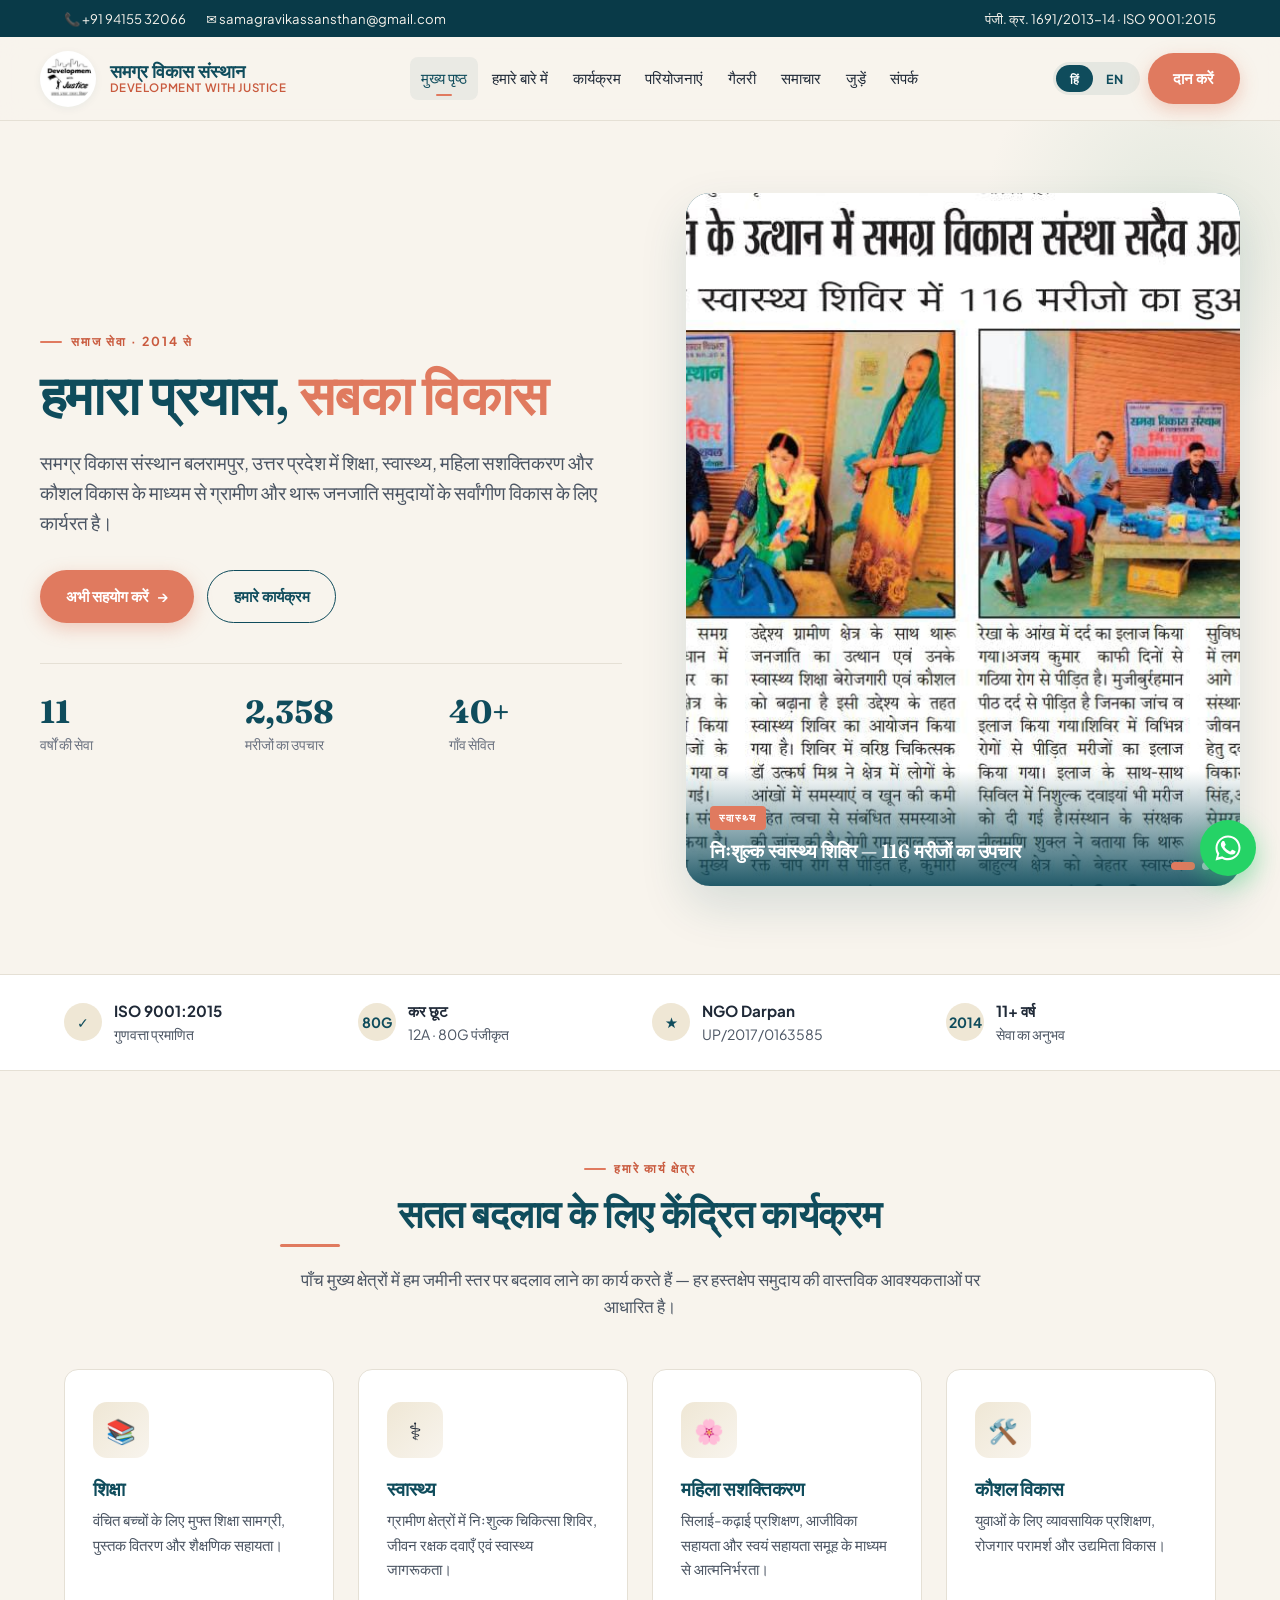
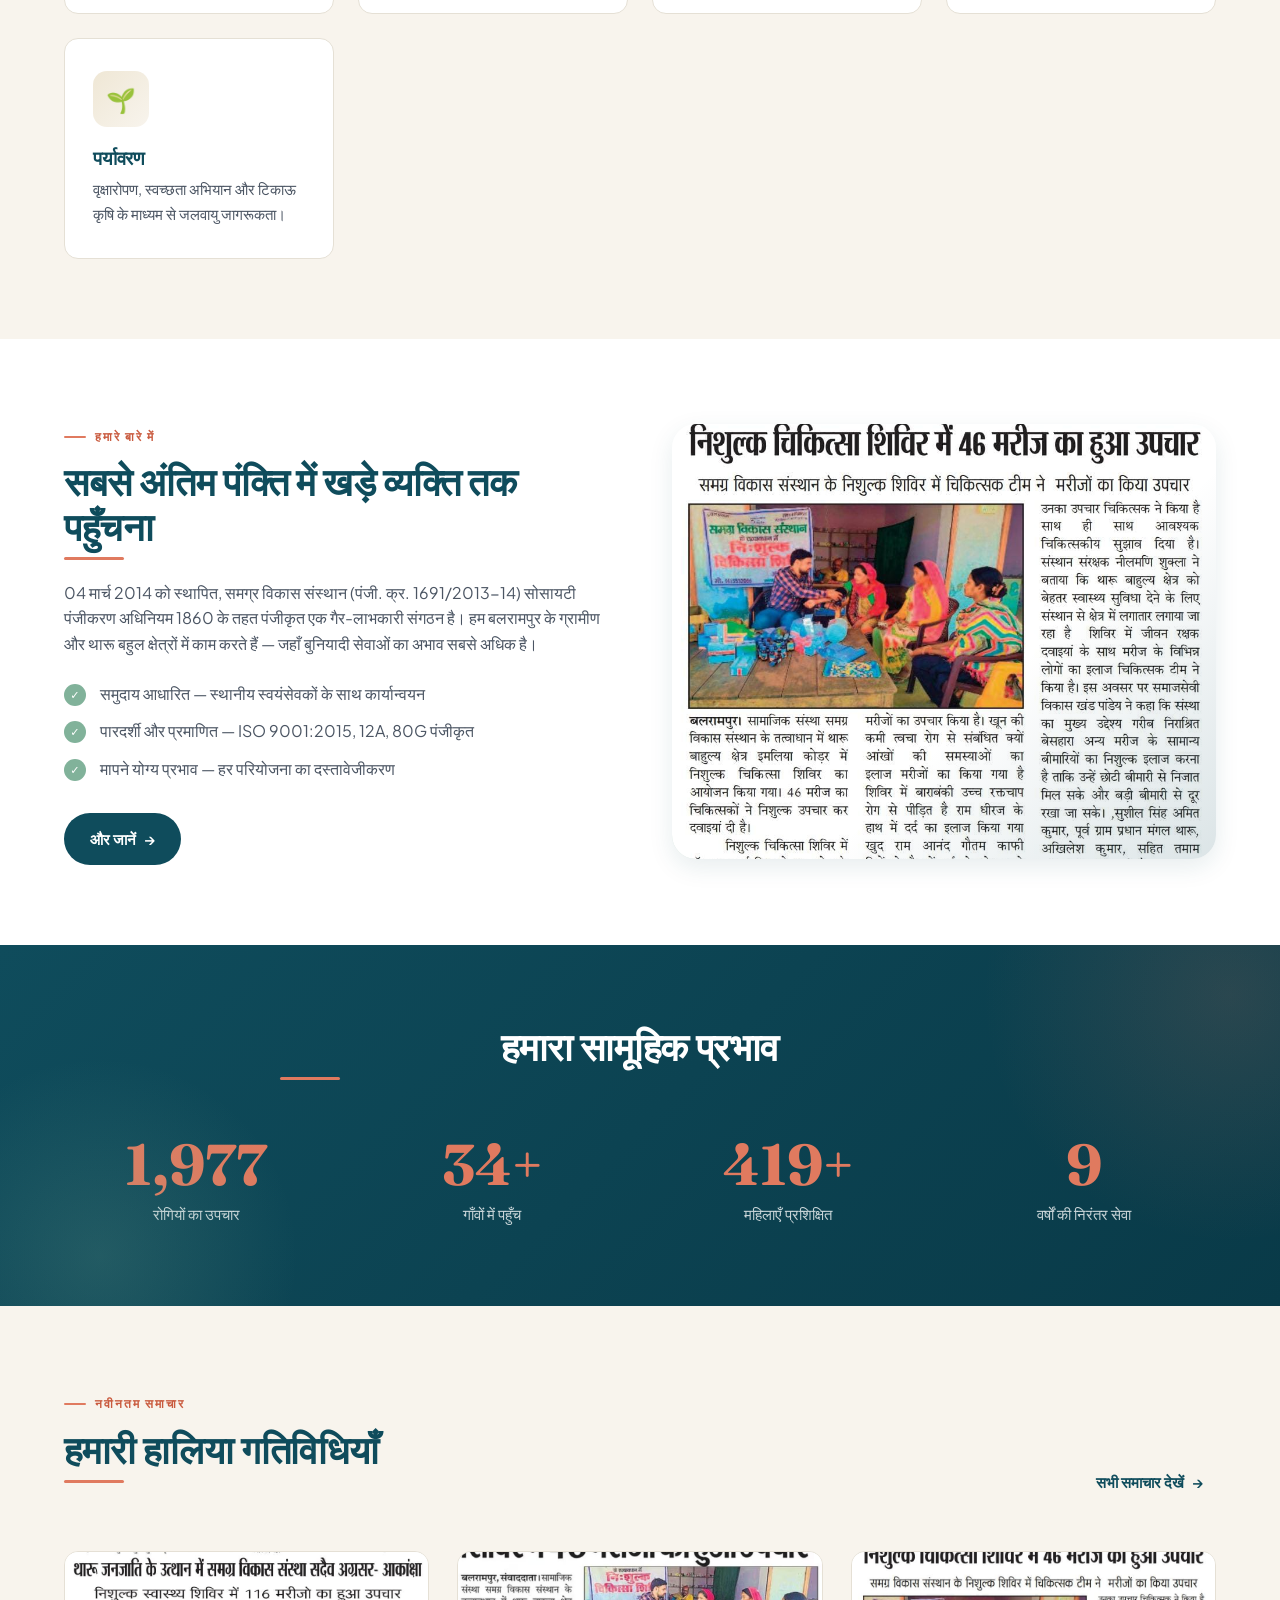
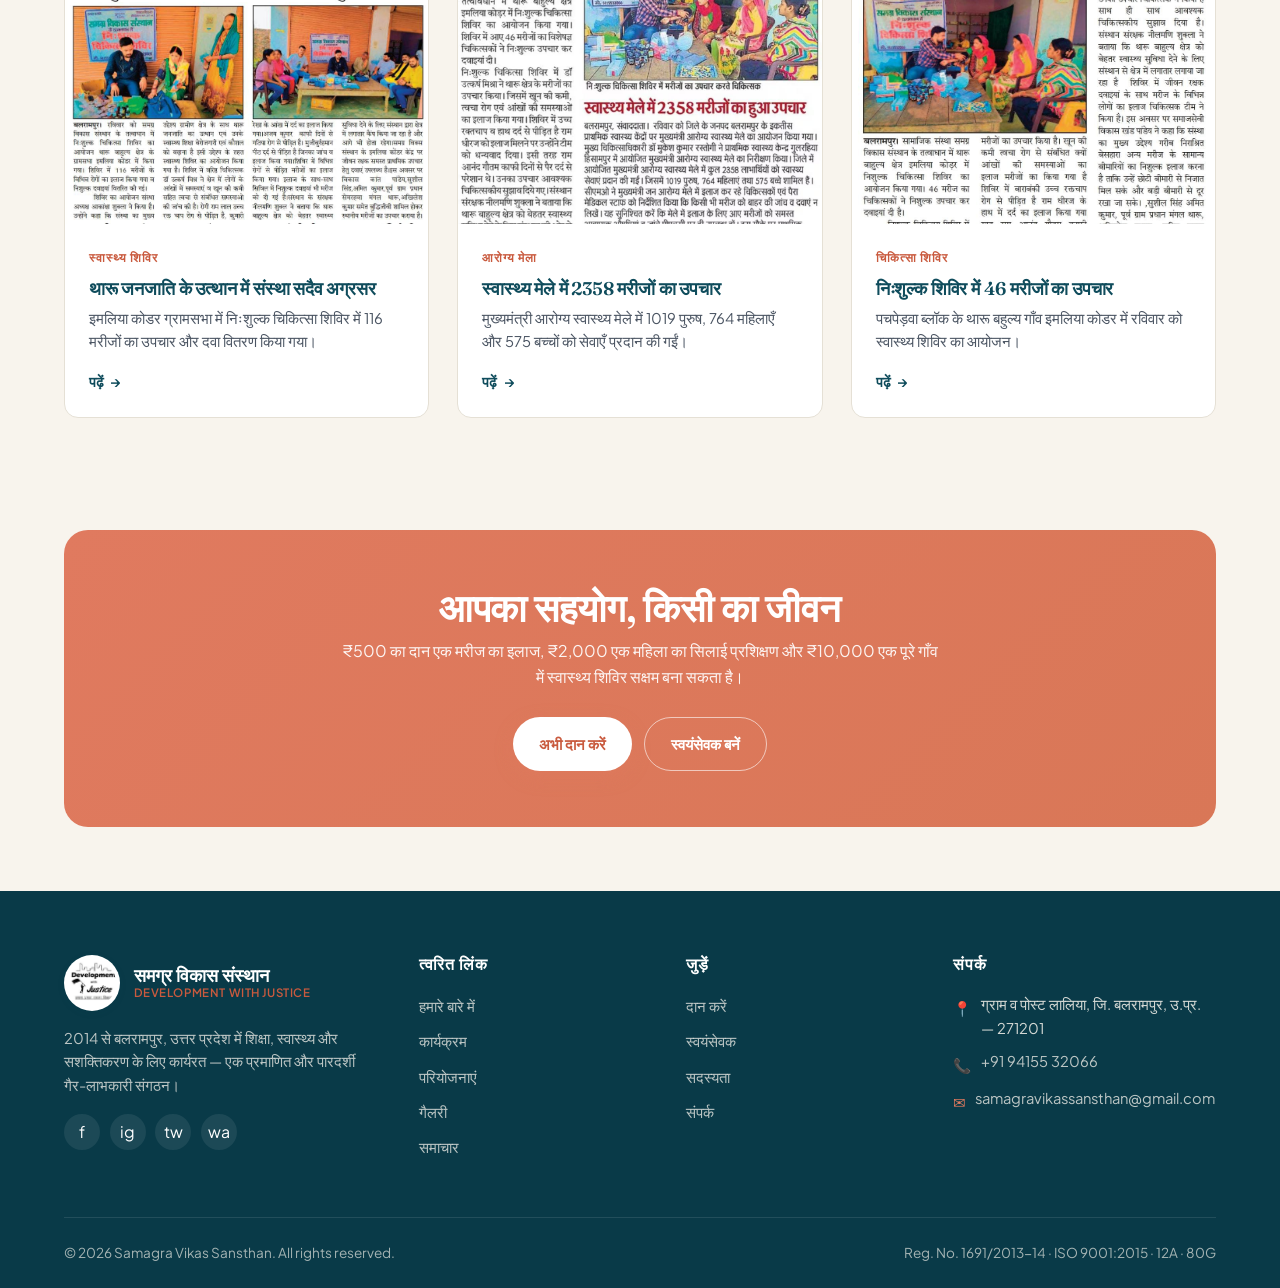
==== commit a164175a: "Polish mobile layout, fix language flicker, replace eyebrow glyph - Add inline head script in every " ====
--- a/index.html
+++ b/index.html
@@ -556,8 +556,8 @@
           <h4 class="lang-en">Contact</h4>
           <ul class="footer-contact">
             <li><span class="ic">📍</span>
-              <span><span class="lang-hi">ग्राम व पोस्ट लालिया, जि. बलरामपुर, उ.प्र. — 271861</span>
-              <span class="lang-en">Vill. & Post Laliya, Distt. Balrampur, UP — 271861</span></span>
+              <span><span class="lang-hi">ग्राम व पोस्ट लालिया, जि. बलरामपुर, उ.प्र. — 271201</span>
+              <span class="lang-en">Vill. & Post Laliya, Distt. Balrampur, UP — 271201</span></span>
             </li>
             <li><span class="ic">📞</span> <a href="tel:+919415532066">+91 94155 32066</a></li>
             <li><span class="ic">✉</span> <a href="mailto:samagravikassansthan@gmail.com">samagravikassansthan@gmail.com</a></li>
--- a/assets/css/style.css
+++ b/assets/css/style.css
@@ -66,7 +66,9 @@
 .text-center { text-align: center; }
 
 .eyebrow {
-  display: inline-block;
+  display: inline-flex;
+  align-items: center;
+  gap: 0.55rem;
   font-size: 0.78rem;
   letter-spacing: 0.16em;
   text-transform: uppercase;
@@ -74,7 +76,14 @@
   font-weight: 700;
   margin-bottom: 0.85rem;
 }
-.eyebrow::before { content: "❋ "; opacity: 0.7; }
+.eyebrow::before {
+  content: "";
+  display: inline-block;
+  width: 22px;
+  height: 2px;
+  background: var(--saffron);
+  border-radius: 999px;
+}
 
 h1, h2, h3, h4 {
   font-family: var(--font-serif);
@@ -1110,45 +1119,223 @@
 }
 
 @media (max-width: 768px) {
-  .section { padding: 3.5rem 0; }
-  .menu-toggle { display: flex; }
+  body.menu-open { overflow: hidden; }
+  .section { padding: 3rem 0; }
+  .section-head { margin-bottom: 2rem; }
+  .container { padding: 0 1.5rem; }
+
+  /* ----- Header rebuild for mobile ----- */
+  .nav { padding: 0.6rem 0; gap: 0.5rem; }
+  .brand {
+    gap: 0.55rem;
+    min-width: 0;          /* allow flex child to shrink */
+    flex: 1 1 0;
+    overflow: hidden;
+  }
+  .brand-logo {
+    width: 38px; height: 38px;
+    padding: 2px;
+    flex-shrink: 0;
+  }
+  .brand-text { min-width: 0; line-height: 1.05; }
+  .brand-name {
+    font-size: 0.92rem;
+    overflow: hidden;
+    text-overflow: ellipsis;
+    max-width: 100%;
+  }
+  .brand-tag { display: none; }       /* hide tagline — saves a line */
+
+  .nav-cta { gap: 0.35rem; flex-shrink: 0; }
+  .nav-cta .lang-toggle { padding: 2px; }
+  .nav-cta .lang-toggle button { padding: 0.3rem 0.55rem; font-size: 0.72rem; }
+  .nav-cta .btn { padding: 0.5rem 0.85rem; font-size: 0.8rem; }
+  .nav-cta .btn-outline { display: none; }
+  .menu-toggle { display: flex; width: 38px; height: 38px; }
+
+  /* ----- Slide-out menu ----- */
   .nav-links {
     position: fixed;
-    top: 0; right: 0;
-    bottom: 0;
-    width: 84%;
+    top: 0; right: 0; bottom: 0;
+    width: 86%;
     max-width: 320px;
     background: var(--white);
     flex-direction: column;
-    align-items: flex-start;
-    padding: 5rem 1.5rem 2rem;
+    align-items: stretch;
+    padding: 4.5rem 1.25rem 2rem;
     box-shadow: -8px 0 32px rgba(0, 0, 0, 0.15);
     transform: translateX(100%);
     transition: transform 0.3s ease;
     overflow-y: auto;
-    gap: 0.25rem;
+    gap: 0.2rem;
   }
   .nav-links.open { transform: translateX(0); }
-  .nav-links a { width: 100%; padding: 0.85rem 1rem; }
-  .nav-cta .btn { padding: 0.65rem 1rem; font-size: 0.85rem; }
-  .nav-cta .btn-outline { display: none; }
-  .topbar-left { font-size: 0.78rem; gap: 0.85rem; }
+  .nav-links a {
+    width: 100%;
+    padding: 0.85rem 1rem;
+    font-size: 0.98rem;
+    border-radius: 10px;
+  }
+  /* Surface a language switcher inside the menu by promoting the existing
+     lang-toggle copy (we use ::before/after rather than HTML changes).
+     The actual switcher inside the header is already hidden above; the
+     menu opens via JS adding .open. */
+
+  /* ----- Topbar ----- */
+  .topbar { padding: 0.4rem 0; font-size: 0.74rem; }
+  .topbar-left { gap: 0.85rem; font-size: 0.74rem; }
   .topbar-right { display: none; }
-  .hero-stats { grid-template-columns: 1fr 1fr; gap: 1.5rem; }
-  .impact-grid { grid-template-columns: 1fr 1fr; gap: 1.5rem; }
+
+  /* ----- Hero ----- */
+  .hero-grid { padding: 2.25rem 0 3rem; gap: 2rem; }
+  h1 { font-size: clamp(1.8rem, 8vw, 2.4rem) !important; }
+  .hero-content .lead { font-size: 1rem; }
+  .hero-slider { aspect-ratio: 4/3; max-height: 360px; border-radius: 18px; }
+  .slide-caption { padding: 1.5rem 1rem 1rem; }
+  .slide-caption h3 { font-size: 1rem; }
+
+  /* Stats: keep three across but compact */
+  .hero-stats { grid-template-columns: repeat(3, 1fr); gap: 0.75rem; margin-top: 2rem; padding-top: 1.5rem; }
+  .stat-num { font-size: 1.35rem; }
+  .stat-label { font-size: 0.7rem; }
+
+  /* Section heads */
+  h2 { font-size: clamp(1.5rem, 5.5vw, 1.9rem) !important; }
+  .lead { font-size: 1rem; }
+
+  /* Trust strip */
+  .trust-grid { grid-template-columns: 1fr 1fr; gap: 1rem; }
+  .trust-item { font-size: 0.82rem; }
+  .trust-item .badge-icon { width: 34px; height: 34px; font-size: 0.85rem; }
+
+  /* Programs / News / Cards */
+  .programs-grid, .news-grid, .involve-grid { grid-template-columns: 1fr; gap: 1rem; }
+  .program-card, .involve-card { padding: 1.5rem 1.25rem; }
+  .news-body { padding: 1.25rem; }
+
+  /* Impact */
+  .impact-grid { grid-template-columns: 1fr 1fr; gap: 1.25rem; }
+  .impact-num { font-size: 2.2rem; }
+
+  /* Page header */
+  .page-header { padding: 3rem 0 2.5rem; }
+  .page-header h1 { font-size: 1.9rem !important; }
+  .page-header p { font-size: 0.95rem; }
+  .breadcrumb { margin-bottom: 1rem; font-size: 0.78rem; }
+
+  /* About */
+  .about-grid, .about-detail-grid, .contact-grid { grid-template-columns: 1fr; gap: 2rem; }
+  .feature-list li { font-size: 0.92rem; }
+
+  /* Project rows */
+  .project-row, .project-row:nth-child(even) { grid-template-columns: 1fr; }
+  .project-row:nth-child(even) .project-img { order: 0; }
+  .project-img img { min-height: 220px; }
+  .project-body { padding: 1.5rem 1.25rem; }
+  .project-body h3 { font-size: 1.25rem; }
+  .project-stats { gap: 1.25rem; }
+  .project-stats div span { font-size: 1.25rem; }
+
+  /* Forms */
   .form-grid { grid-template-columns: 1fr; }
+  .form-card, .news-feature-body, .donate-card { padding: 1.5rem 1.25rem; }
   .donate-amounts { grid-template-columns: 1fr 1fr; }
-  .footer-grid { grid-template-columns: 1fr; gap: 2.5rem; }
-  .cta-band { padding: 2.5rem 1.5rem; }
-  .form-card, .news-feature-body, .project-body, .donate-card { padding: 1.75rem; }
-  .brand-name { font-size: 1rem; }
-  .brand-tag { font-size: 0.65rem; }
-  .brand-logo { width: 46px; height: 46px; }
-  body.menu-open { overflow: hidden; }
+  .amount-btn { padding: 0.85rem; font-size: 0.95rem; }
+
+  /* Registration table — make scrollable on tiny screens */
+  .reg-table th, .reg-table td { padding: 0.65rem 0.75rem; font-size: 0.85rem; }
+  .reg-table th { width: 42%; }
+  .reg-card { padding: 1rem 0.75rem; }
+
+  /* News feature */
+  .news-feature { grid-template-columns: 1fr; }
+  .news-feature-body { padding: 1.5rem; }
+  .news-feature-body h2 { font-size: 1.3rem !important; }
+
+  /* Gallery */
+  .gallery-grid { grid-template-columns: 1fr 1fr; gap: 0.5rem; }
+  .gallery-caption { padding: 0.85rem; font-size: 0.78rem; }
+  .lightbox-nav { width: 40px; height: 40px; }
+  .lightbox-prev { left: 0.5rem; }
+  .lightbox-next { right: 0.5rem; }
+  .lightbox-close { top: 0.85rem; right: 0.85rem; }
+
+  /* Team */
+  .team-grid { grid-template-columns: 1fr 1fr; gap: 0.85rem; }
+  .team-card { padding: 1.25rem 0.85rem; }
+  .team-avatar { width: 64px; height: 64px; font-size: 1.4rem; }
+  .team-card h3 { font-size: 0.98rem; }
+  .team-card .role { font-size: 0.72rem; }
+
+  /* Value cards */
+  .value-cards { grid-template-columns: 1fr; gap: 1rem; }
+  .value-card { padding: 1.5rem 1.25rem; }
+
+  /* Contact items */
+  .contact-item { padding: 1.25rem 1rem; }
+  .contact-icon { width: 38px; height: 38px; }
+
+  /* CTA band */
+  .cta-band { padding: 2.25rem 1.25rem; border-radius: 18px; margin: 1rem auto; }
+  .cta-band h2 { font-size: 1.45rem !important; }
+
+  /* Hero CTA */
+  .hero-cta { flex-direction: column; align-items: stretch; }
+  .hero-cta .btn { justify-content: center; padding: 0.85rem 1rem; }
+
+  /* Footer */
+  .footer { padding: 3rem 0 0; margin-top: 2.5rem; }
+  .footer-grid { grid-template-columns: 1fr; gap: 2rem; padding-bottom: 2rem; }
+  .footer h4 { margin-bottom: 0.85rem; }
+
+  /* Map */
+  .map-wrap iframe { height: 280px; }
+
+  /* WhatsApp float — smaller on mobile so it doesn't dominate */
+  .whatsapp-float { width: 48px; height: 48px; bottom: 1rem; right: 1rem; }
+  .whatsapp-float svg { width: 24px; height: 24px; }
 }
 
 @media (max-width: 480px) {
-  .hero-cta { flex-direction: column; align-items: stretch; }
-  .hero-cta .btn { justify-content: center; }
+  .container { padding: 0 1.25rem; }
+  .nav { padding: 0.5rem 0; gap: 0.4rem; }
   .topbar-left .hide-xs { display: none; }
-}
+  .topbar-left { font-size: 0.72rem; gap: 0.6rem; }
+  .brand-logo { width: 34px; height: 34px; }
+  .brand-name { font-size: 0.85rem; }
+
+  /* Replace Donate text with heart icon to fit narrow screens */
+  .nav-cta .btn-primary {
+    padding: 0.5rem 0.7rem;
+    font-size: 0.78rem;
+  }
+  .nav-cta .btn-primary .lang-hi,
+  .nav-cta .btn-primary .lang-en { display: none !important; }
+  .nav-cta .btn-primary::after {
+    content: "♥";
+    font-size: 1rem;
+    line-height: 1;
+  }
+
+  h1 { font-size: clamp(1.6rem, 9vw, 2rem) !important; }
+  .hero-grid { padding: 1.5rem 0 2.5rem; }
+  .hero-content .lead { font-size: 0.95rem; }
+  .stat-num { font-size: 1.2rem; }
+  .stat-label { font-size: 0.65rem; line-height: 1.2; }
+
+  .trust-grid { grid-template-columns: 1fr; }
+
+  .gallery-grid { grid-template-columns: 1fr; }
+  .impact-grid { grid-template-columns: 1fr; gap: 1rem; }
+
+  .donate-amounts { grid-template-columns: 1fr 1fr; gap: 0.5rem; }
+  .amount-btn { padding: 0.75rem; font-size: 0.9rem; }
+
+  .page-header { padding: 2.5rem 0 2rem; }
+  .page-header h1 { font-size: 1.6rem !important; }
+
+  .cta-band h2 { font-size: 1.25rem !important; }
+  .cta-band p { font-size: 0.92rem; }
+
+  .footer-bottom { flex-direction: column; align-items: flex-start; font-size: 0.78rem; }
+}
